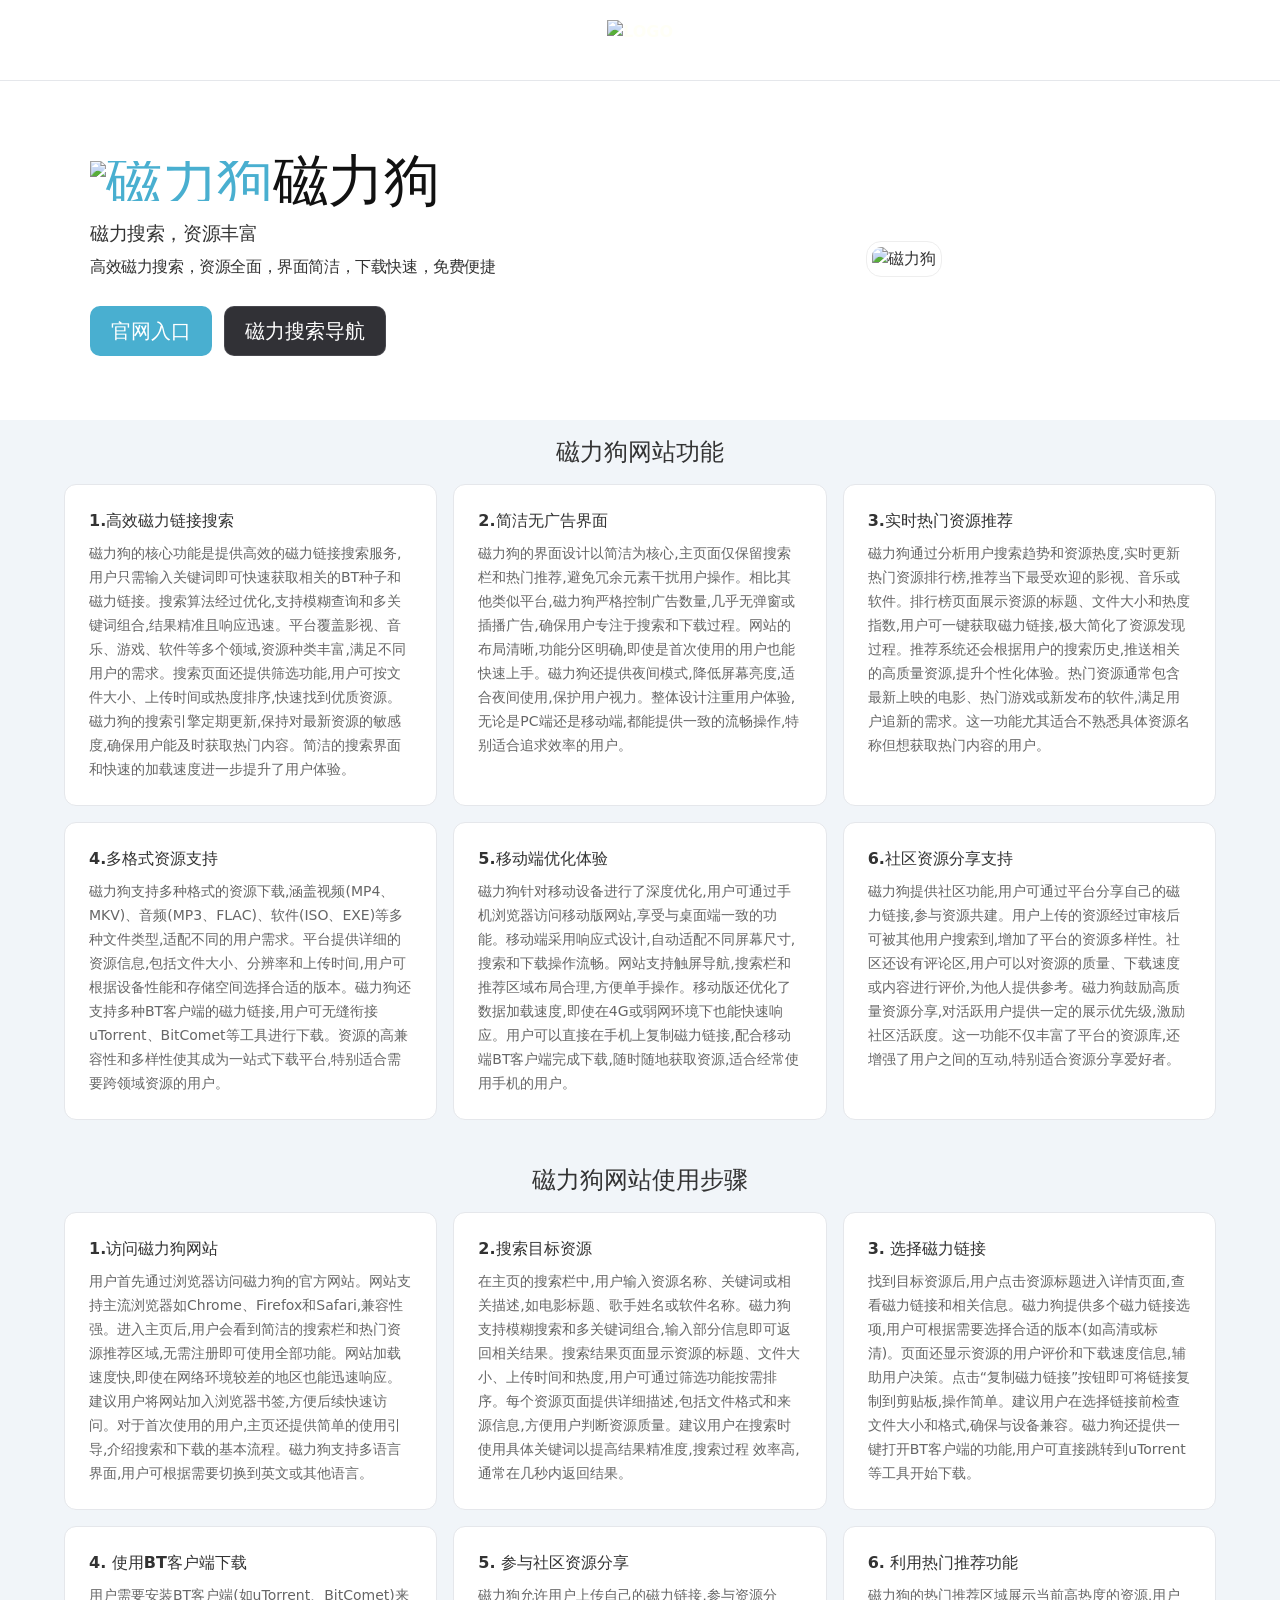
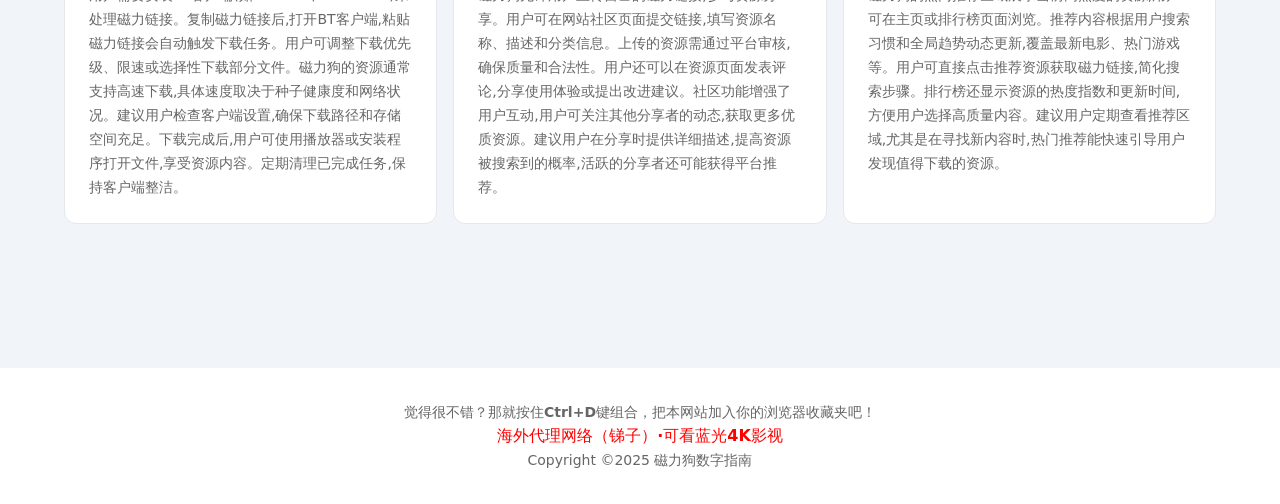
==== index.html @ 4e1b15cb "fix: 修正图片路径，适配根目录资源" ====
<!DOCTYPE html>
<html lang="en-US" dir="ltr" class="dark" data-page-node-id="SEtWXsFINpH4Y1ecZfqZi9"><head data-page-node-id="JO7Xfgdo4380GR8Mqnff77"><meta http-equiv="Content-Type" content="text/html; charset=UTF-8" data-page-node-id="ra8305yhuxY5eIN5KThyDa">
<meta name="viewport" content="width=device-width,initial-scale=1" data-page-node-id="9l23BhQHHSTtTrNqQGtpA0">
<title>磁力狗官网入口 - 高效磁力搜索,资源下载首选平台</title>
 <meta name="keywords" content="磁力狗,磁力搜索,BT下载,资源分享,种子搜索,磁力免费下载" data-page-node-id="fBHSyIECjIWIV9qT6aMFTr" />
<meta name="description" content="磁力狗提供高效的磁力链接搜索与下载服务,覆盖影视、音乐、软件等资源,界面简洁,搜索精准,下载便捷,满足用户多样化需求。" data-page-node-id="n7pDCImYfbghydX29tIv1Z">

<link rel="shortcut icon" href="./ciligou.png" data-page-node-id="pxBwOWY5aHGmePwJeZkjCj">
<style>
:root{--vp-c-white: #ffffff;--vp-c-black: #000000;--vp-c-gray: #8e8e93;--vp-c-text-light-1: rgba(60, 60, 67);--vp-c-text-light-2: rgba(60, 60, 67, .75);--vp-c-text-light-3: rgba(60, 60, 67, .33);--vp-c-text-dark-1: rgba(255, 255, 245, .86);--vp-c-text-dark-2: rgba(235, 235, 245, .6);--vp-c-text-dark-3: rgba(235, 235, 245, .38);--vp-c-green: #49AFD0;;--vp-c-green-light: #34d399;--vp-c-green-lighter: #6ee7b7;--vp-c-green-dark: #059669;--vp-c-green-darker: #047857;--vp-c-green-dimm-1: rgba(16, 185, 129, .05);--vp-c-green-dimm-2: rgba(16, 185, 129, .2);--vp-c-green-dimm-3: rgba(16, 185, 129, .5);--vp-c-yellow: #d97706;--vp-c-yellow-light: #f59e0b;--vp-c-yellow-lighter: #fbbf24;--vp-c-yellow-dark: #2190b4;--vp-c-yellow-darker: #2190b4;--vp-c-yellow-dimm-1: rgba(234, 179, 8, .05);--vp-c-yellow-dimm-2: rgba(234, 179, 8, .2);--vp-c-yellow-dimm-3: rgba(234, 179, 8, .5);--vp-c-red: #f43f5e;--vp-c-red-light: #fb7185;--vp-c-red-lighter: #fda4af;--vp-c-red-dark: #e11d48;--vp-c-red-darker: #be123c;--vp-c-red-dimm-1: rgba(244, 63, 94, .05);--vp-c-red-dimm-2: rgba(244, 63, 94, .2);--vp-c-red-dimm-3: rgba(244, 63, 94, .5);--vp-c-sponsor: #db2777}:root{--vp-c-bg: #ffffff;--vp-c-bg-elv: #ffffff;--vp-c-bg-elv-up: #ffffff;--vp-c-bg-elv-down: #f6f6f7;--vp-c-bg-elv-mute: #f6f6f7;--vp-c-bg-soft: #f6f6f7;--vp-c-bg-soft-up: #f9f9fa;--vp-c-bg-soft-down: #e3e3e5;--vp-c-bg-soft-mute: #e3e3e5;--vp-c-bg-alt: #f6f6f7;--vp-c-border: rgba(60, 60, 67, .29);--vp-c-divider: rgba(60, 60, 67, .12);--vp-c-gutter: rgba(60, 60, 67, .12);--vp-c-neutral: var(--vp-c-black);--vp-c-neutral-inverse: var(--vp-c-white);--vp-c-text-1: var(--vp-c-text-light-1);--vp-c-text-2: var(--vp-c-text-light-2);--vp-c-text-3: var(--vp-c-text-light-3);--vp-c-text-inverse-1: var(--vp-c-text-dark-1);--vp-c-text-inverse-2: var(--vp-c-text-dark-2);--vp-c-text-inverse-3: var(--vp-c-text-dark-3);--vp-c-text-code: #476582;--vp-c-brand: var(--vp-c-green);--vp-c-brand-light: var(--vp-c-green-light);--vp-c-brand-lighter: var(--vp-c-yellow-lighter);--vp-c-brand-dark: var(--vp-c-yellow-dark);--vp-c-brand-darker: var(--vp-c-yellow-darker);--vp-c-mute: #f6f6f7;--vp-c-mute-light: #f9f9fc;--vp-c-mute-lighter: #ffffff;--vp-c-mute-dark: #e3e3e5;--vp-c-mute-darker: #d7d7d9}.dark{--vp-c-bg: #1e1e20;--vp-c-bg-elv: #252529;--vp-c-bg-elv-up: #313136;--vp-c-bg-elv-down: #1e1e20;--vp-c-bg-elv-mute: #313136;--vp-c-bg-soft: #252529;--vp-c-bg-soft-up: #313136;--vp-c-bg-soft-down: #1e1e20;--vp-c-bg-soft-mute: #313136;--vp-c-bg-alt: #161618;--vp-c-border: rgba(82, 82, 89, .68);--vp-c-divider: rgba(82, 82, 89, .32);--vp-c-gutter: #000000;--vp-c-neutral: var(--vp-c-white);--vp-c-neutral-inverse: var(--vp-c-black);--vp-c-text-1: var(--vp-c-text-dark-1);--vp-c-text-2: var(--vp-c-text-dark-2);--vp-c-text-3: var(--vp-c-text-dark-3);--vp-c-text-inverse-1: var(--vp-c-text-light-1);--vp-c-text-inverse-2: var(--vp-c-text-light-2);--vp-c-text-inverse-3: var(--vp-c-text-light-3);--vp-c-text-code: #c9def1;--vp-c-mute: #313136;--vp-c-mute-light: #3a3a3c;--vp-c-mute-lighter: #505053;--vp-c-mute-dark: #2c2c30;--vp-c-mute-darker: #252529}:root{--vp-font-family-base: "Chinese Quotes", "Inter var", "Inter", ui-sans-serif, system-ui, -apple-system, BlinkMacSystemFont, "Segoe UI", Roboto, "Helvetica Neue", Helvetica, Arial, "Noto Sans", sans-serif, "Apple Color Emoji", "Segoe UI Emoji", "Segoe UI Symbol", "Noto Color Emoji";--vp-font-family-mono: ui-monospace, SFMono-Regular, "SF Mono", Menlo, Monaco, Consolas, "Liberation Mono", "Courier New", monospace}:root{--vp-shadow-1: 0 1px 2px rgba(0, 0, 0, .04), 0 1px 2px rgba(0, 0, 0, .06);--vp-shadow-2: 0 3px 12px rgba(0, 0, 0, .07), 0 1px 4px rgba(0, 0, 0, .07);--vp-shadow-3: 0 12px 32px rgba(0, 0, 0, .1), 0 2px 6px rgba(0, 0, 0, .08);--vp-shadow-4: 0 14px 44px rgba(0, 0, 0, .12), 0 3px 9px rgba(0, 0, 0, .12);--vp-shadow-5: 0 18px 56px rgba(0, 0, 0, .16), 0 4px 12px rgba(0, 0, 0, .16)}:root{--vp-z-index-local-nav: 10;--vp-z-index-nav: 20;--vp-z-index-layout-top: 30;--vp-z-index-backdrop: 40;--vp-z-index-sidebar: 50;--vp-z-index-footer: 60}:root{--vp-icon-copy: url("data:image/svg+xml,%3Csvg xmlns='http://www.w3.org/2000/svg' fill='none' height='20' width='20' stroke='rgba(128,128,128,1)' stroke-width='2' viewBox='0 0 24 24'%3E%3Cpath stroke-linecap='round' stroke-linejoin='round' d='M9 5H7a2 2 0 0 0-2 2v12a2 2 0 0 0 2 2h10a2 2 0 0 0 2-2V7a2 2 0 0 0-2-2h-2M9 5a2 2 0 0 0 2 2h2a2 2 0 0 0 2-2M9 5a2 2 0 0 1 2-2h2a2 2 0 0 1 2 2'/%3E%3C/svg%3E");--vp-icon-copied: url("data:image/svg+xml,%3Csvg xmlns='http://www.w3.org/2000/svg' fill='none' height='20' width='20' stroke='rgba(128,128,128,1)' stroke-width='2' viewBox='0 0 24 24'%3E%3Cpath stroke-linecap='round' stroke-linejoin='round' d='M9 5H7a2 2 0 0 0-2 2v12a2 2 0 0 0 2 2h10a2 2 0 0 0 2-2V7a2 2 0 0 0-2-2h-2M9 5a2 2 0 0 0 2 2h2a2 2 0 0 0 2-2M9 5a2 2 0 0 1 2-2h2a2 2 0 0 1 2 2m-6 9 2 2 4-4'/%3E%3C/svg%3E")}:root{--vp-layout-max-width: 1440px}:root{--vp-header-anchor-symbol: "#"}:root{--vp-code-line-height: 1.7;--vp-code-font-size: .875em;--vp-c-code-dimm: var(--vp-c-text-dark-3);--vp-code-block-color: var(--vp-c-text-dark-1);--vp-code-block-bg: #292b30;--vp-code-block-bg-light: #1e1e20;--vp-code-block-divider-color: #000000;--vp-code-line-highlight-color: rgba(0, 0, 0, .5);--vp-code-line-number-color: var(--vp-c-code-dimm);--vp-code-line-diff-add-color: var(--vp-c-green-dimm-2);--vp-code-line-diff-add-symbol-color: var(--vp-c-green);--vp-code-line-diff-remove-color: var(--vp-c-red-dimm-2);--vp-code-line-diff-remove-symbol-color: var(--vp-c-red);--vp-code-line-warning-color: var(--vp-c-yellow-dimm-2);--vp-code-line-error-color: var(--vp-c-red-dimm-2);--vp-code-copy-code-border-color: transparent;--vp-code-copy-code-bg: var(--vp-code-block-bg-light);--vp-code-copy-code-hover-border-color: var(--vp-c-divider);--vp-code-copy-code-hover-bg: var(--vp-code-block-bg-light);--vp-code-copy-code-active-text: var(--vp-c-text-dark-2);--vp-code-tab-divider: var(--vp-code-block-divider-color);--vp-code-tab-text-color: var(--vp-c-text-dark-2);--vp-code-tab-bg: var(--vp-code-block-bg);--vp-code-tab-hover-text-color: var(--vp-c-text-dark-1);--vp-code-tab-active-text-color: var(--vp-c-text-dark-1);--vp-code-tab-active-bar-color: var(--vp-c-brand)}.dark{--vp-code-block-bg: #161618}:root:not(.dark) .vp-adaptive-theme{--vp-c-code-dimm: var(--vp-c-text-2);--vp-code-block-color: var(--vp-c-text-1);--vp-code-block-bg: #f8f8f8;--vp-code-block-divider-color: var(--vp-c-divider);--vp-code-line-highlight-color: #ececec;--vp-code-line-number-color: var(--vp-c-code-dimm);--vp-code-copy-code-bg: #e2e2e2;--vp-code-copy-code-hover-bg: #dcdcdc;--vp-code-copy-code-active-text: var(--vp-c-text-2);--vp-code-tab-divider: var(--vp-c-divider);--vp-code-tab-text-color: var(--vp-c-text-2);--vp-code-tab-bg: var(--vp-code-block-bg);--vp-code-tab-hover-text-color: var(--vp-c-text-1);--vp-code-tab-active-text-color: var(--vp-c-text-1)}:root{--vp-button-brand-border: var(--vp-c-brand-lighter);--vp-button-brand-text: var(--vp-c-white);--vp-button-brand-bg: var(--vp-c-brand);--vp-button-brand-hover-border: var(--vp-c-brand-lighter);--vp-button-brand-hover-text: var(--vp-c-white);--vp-button-brand-hover-bg: var(--vp-c-brand-dark);--vp-button-brand-active-border: var(--vp-c-brand-lighter);--vp-button-brand-active-text: var(--vp-c-white);--vp-button-brand-active-bg: var(--vp-c-brand-darker);--vp-button-alt-border: var(--vp-c-border);--vp-button-alt-text: var(--vp-c-neutral);--vp-button-alt-bg: var(--vp-c-mute);--vp-button-alt-hover-border: var(--vp-c-border);--vp-button-alt-hover-text: var(--vp-c-neutral);--vp-button-alt-hover-bg: var(--vp-c-mute-dark);--vp-button-alt-active-border: var(--vp-c-border);--vp-button-alt-active-text: var(--vp-c-neutral);--vp-button-alt-active-bg: var(--vp-c-mute-darker);--vp-button-sponsor-border: var(--vp-c-gray-light-3);--vp-button-sponsor-text: var(--vp-c-text-light-2);--vp-button-sponsor-bg: transparent;--vp-button-sponsor-hover-border: var(--vp-c-sponsor);--vp-button-sponsor-hover-text: var(--vp-c-sponsor);--vp-button-sponsor-hover-bg: transparent;--vp-button-sponsor-active-border: var(--vp-c-sponsor);--vp-button-sponsor-active-text: var(--vp-c-sponsor);--vp-button-sponsor-active-bg: transparent}.dark{--vp-button-sponsor-border: var(--vp-c-gray-dark-1);--vp-button-sponsor-text: var(--vp-c-text-dark-2)}:root{--vp-custom-block-font-size: 14px;--vp-custom-block-code-font-size: 13px;--vp-custom-block-info-border: var(--vp-c-border);--vp-custom-block-info-text: var(--vp-c-text-2);--vp-custom-block-info-bg: var(--vp-c-bg-soft-up);--vp-custom-block-info-code-bg: var(--vp-c-bg-soft);--vp-custom-block-tip-border: var(--vp-c-green);--vp-custom-block-tip-text: var(--vp-c-green-dark);--vp-custom-block-tip-bg: var(--vp-c-bg-soft-up);--vp-custom-block-tip-code-bg: var(--vp-c-bg-soft);--vp-custom-block-warning-border: var(--vp-c-yellow);--vp-custom-block-warning-text: var(--vp-c-yellow);--vp-custom-block-warning-bg: var(--vp-c-bg-soft-up);--vp-custom-block-warning-code-bg: var(--vp-c-bg-soft);--vp-custom-block-danger-border: var(--vp-c-red);--vp-custom-block-danger-text: var(--vp-c-red);--vp-custom-block-danger-bg: var(--vp-c-bg-soft-up);--vp-custom-block-danger-code-bg: var(--vp-c-bg-soft);--vp-custom-block-details-border: var(--vp-custom-block-info-border);--vp-custom-block-details-text: var(--vp-custom-block-info-text);--vp-custom-block-details-bg: var(--vp-custom-block-info-bg);--vp-custom-block-details-code-bg: var(--vp-custom-block-details-bg)}:root{--vp-input-border-color: var(--vp-c-border);--vp-input-bg-color: var(--vp-c-bg-alt);--vp-input-hover-border-color: var(--vp-c-gray);--vp-input-switch-bg-color: var(--vp-c-mute)}:root{--vp-nav-height: 80px;--vp-nav-bg-color: var(--vp-c-bg);--vp-nav-screen-bg-color: var(--vp-c-bg)}:root{--vp-local-nav-bg-color: var(--vp-c-bg)}:root{--vp-sidebar-width: 272px;--vp-sidebar-bg-color: var(--vp-c-bg-alt)}:root{--vp-backdrop-bg-color: rgba(0, 0, 0, .6)}:root{--vp-home-hero-name-color: var(--vp-c-brand);--vp-home-hero-name-background: transparent;--vp-home-hero-image-background-image: none;--vp-home-hero-image-filter: none}:root{--vp-badge-info-border: var(--vp-c-border);--vp-badge-info-text: var(--vp-c-text-2);--vp-badge-info-bg: var(--vp-c-bg-soft-up);--vp-badge-tip-border: var(--vp-c-green-dark);--vp-badge-tip-text: var(--vp-c-green);--vp-badge-tip-bg: var(--vp-c-green-dimm-1);--vp-badge-warning-border: var(--vp-c-yellow-dark);--vp-badge-warning-text: var(--vp-c-yellow);--vp-badge-warning-bg: var(--vp-c-yellow-dimm-1);--vp-badge-danger-border: var(--vp-c-red-dark);--vp-badge-danger-text: var(--vp-c-red);--vp-badge-danger-bg: var(--vp-c-red-dimm-1)}:root{--vp-carbon-ads-text-color: var(--vp-c-text-1);--vp-carbon-ads-poweredby-color: var(--vp-c-text-2);--vp-carbon-ads-bg-color: var(--vp-c-bg-soft);--vp-carbon-ads-hover-text-color: var(--vp-c-brand);--vp-carbon-ads-hover-poweredby-color: var(--vp-c-text-1)}:root{--vp-local-search-bg: var(--vp-c-bg);--vp-local-search-result-bg: var(--vp-c-bg);--vp-local-search-result-border: var(--vp-c-divider);--vp-local-search-result-selected-bg: var(--vp-c-bg);--vp-local-search-result-selected-border: var(--vp-c-brand);--vp-local-search-highlight-bg: var(--vp-c-green-lighter);--vp-local-search-highlight-text: var(--vp-c-black)}*,:before,:after{box-sizing:border-box}html{line-height:1.4;font-size:16px;-webkit-text-size-adjust:100%}html.dark{color-scheme:dark}body{margin:0;width:100%;min-width:320px;min-height:100vh;line-height:24px;font-family:var(--vp-font-family-base);font-size:16px;font-weight:400;color:#333333;background-color:rgb(241 245 249);direction:ltr;font-synthesis:style;text-rendering:optimizeLegibility;-webkit-font-smoothing:antialiased;-moz-osx-font-smoothing:grayscale}main{display:block}h1,h2,h3,h4,h5,h6{margin:0;line-height:24px;font-size:16px;font-weight:400}p{margin:0}strong,b{font-weight:600}a,area,button,[role=button],input,label,select,summary,textarea{touch-action:manipulation}a{color:inherit;text-decoration:inherit}ol,ul{list-style:none;margin:0;padding:0}blockquote{margin:0}pre,code,kbd,samp{font-family:var(--vp-font-family-mono)}img,svg,video,canvas,audio,iframe,embed,object{display:block}figure{margin:0}img,video{max-width:100%;height:auto}button,input,optgroup,select,textarea{border:0;padding:0;line-height:inherit;color:inherit}button{padding:0;font-family:inherit;background-color:transparent;background-image:none}button:enabled,[role=button]:enabled{cursor:pointer}button:focus,button:focus-visible{outline:1px dotted;outline:4px auto -webkit-focus-ring-color}button:focus:not(:focus-visible){outline:none!important}input:focus,textarea:focus,select:focus{outline:none}table{border-collapse:collapse}input{background-color:transparent}input:-ms-input-placeholder,textarea:-ms-input-placeholder{color:var(--vp-c-text-3)}input::-ms-input-placeholder,textarea::-ms-input-placeholder{color:var(--vp-c-text-3)}input::placeholder,textarea::placeholder{color:var(--vp-c-text-3)}input::-webkit-outer-spin-button,input::-webkit-inner-spin-button{-webkit-appearance:none;margin:0}input[type=number]{-moz-appearance:textfield}textarea{resize:vertical}select{-webkit-appearance:none}fieldset{margin:0;padding:0}h1,h2,h3,h4,h5,h6,li,p{overflow-wrap:break-word}vite-error-overlay{z-index:9999}.visually-hidden{position:absolute;width:1px;height:1px;white-space:nowrap;clip:rect(0 0 0 0);clip-path:inset(50%);overflow:hidden}.custom-block{border:1px solid transparent;border-radius:8px;padding:16px 16px 8px;line-height:24px;font-size:var(--vp-custom-block-font-size);color:var(--vp-c-text-2)}.custom-block.info{border-color:var(--vp-custom-block-info-border);color:var(--vp-custom-block-info-text);background-color:var(--vp-custom-block-info-bg)}.custom-block.custom-block th,.custom-block.custom-block blockquote>p{font-size:var(--vp-custom-block-font-size);color:inherit}.custom-block.info code{background-color:var(--vp-custom-block-info-code-bg)}.custom-block.tip{border-color:var(--vp-custom-block-tip-border);color:var(--vp-custom-block-tip-text);background-color:var(--vp-custom-block-tip-bg)}.custom-block.tip code{background-color:var(--vp-custom-block-tip-code-bg)}.custom-block.warning{border-color:var(--vp-custom-block-warning-border);color:var(--vp-custom-block-warning-text);background-color:var(--vp-custom-block-warning-bg)}.custom-block.warning code{background-color:var(--vp-custom-block-warning-code-bg)}.custom-block.danger{border-color:var(--vp-custom-block-danger-border);color:var(--vp-custom-block-danger-text);background-color:var(--vp-custom-block-danger-bg)}.custom-block.danger code{background-color:var(--vp-custom-block-danger-code-bg)}.custom-block.details{border-color:var(--vp-custom-block-details-border);color:var(--vp-custom-block-details-text);background-color:var(--vp-custom-block-details-bg)}.custom-block.details code{background-color:var(--vp-custom-block-details-code-bg)}.custom-block-title{font-weight:600}.custom-block p+p{margin:8px 0}.custom-block.details summary{margin:0 0 8px;font-weight:700;cursor:pointer}.custom-block.details summary+p{margin:8px 0}.custom-block a{color:inherit;font-weight:600}.custom-block a:hover{text-decoration:underline}.custom-block code{font-size:var(--vp-custom-block-code-font-size)}.dark .vp-code-light{display:none}html:not(.dark) .vp-code-dark{display:none}.vp-code-group{margin-top:16px}.vp-code-group .tabs{position:relative;display:flex;margin-right:-24px;margin-left:-24px;padding:0 12px;background-color:var(--vp-code-tab-bg);overflow-x:auto;overflow-y:hidden}.vp-code-group .tabs:after{position:absolute;right:0;bottom:0;left:0;height:1px;background-color:var(--vp-code-tab-divider);content:""}@media (min-width: 640px){.vp-code-group .tabs{margin-right:0;margin-left:0;border-radius:8px 8px 0 0}}.vp-code-group .tabs input{position:absolute;opacity:0;pointer-events:none}.vp-code-group .tabs label{position:relative;display:inline-block;border-bottom:1px solid transparent;padding:0 12px;line-height:48px;font-size:14px;font-weight:500;color:var(--vp-code-tab-text-color);white-space:nowrap;cursor:pointer;transition:color .25s}.vp-code-group .tabs label:after{position:absolute;right:8px;bottom:-1px;left:8px;z-index:1;height:1px;content:"";background-color:transparent;transition:background-color .25s}.vp-code-group label:hover{color:var(--vp-code-tab-hover-text-color)}.vp-code-group input:checked+label{color:var(--vp-code-tab-active-text-color)}.vp-code-group input:checked+label:after{background-color:var(--vp-code-tab-active-bar-color)}.vp-code-group div[class*=language-]{display:none;margin-top:0!important;border-top-left-radius:0!important;border-top-right-radius:0!important}.vp-code-group div[class*=language-].active{display:block}.vp-doc h1,.vp-doc h2,.vp-doc h3,.vp-doc h4,.vp-doc h5,.vp-doc h6{position:relative;font-weight:600;outline:none}.vp-doc h1{letter-spacing:-.02em;line-height:40px;font-size:28px}.vp-doc h2{margin:48px 0 16px;border-top:1px solid var(--vp-c-divider);padding-top:24px;letter-spacing:-.02em;line-height:32px;font-size:24px}.vp-doc h3{margin:32px 0 0;letter-spacing:-.01em;line-height:28px;font-size:20px}.vp-doc .header-anchor{float:left;margin-left:-.87em;padding-right:.23em;font-weight:500;user-select:none;opacity:0;transition:color .25s,opacity .25s}.vp-doc .header-anchor:before{content:var(--vp-header-anchor-symbol)}.vp-doc h1:hover .header-anchor,.vp-doc h1 .header-anchor:focus,.vp-doc h2:hover .header-anchor,.vp-doc h2 .header-anchor:focus,.vp-doc h3:hover .header-anchor,.vp-doc h3 .header-anchor:focus,.vp-doc h4:hover .header-anchor,.vp-doc h4 .header-anchor:focus,.vp-doc h5:hover .header-anchor,.vp-doc h5 .header-anchor:focus,.vp-doc h6:hover .header-anchor,.vp-doc h6 .header-anchor:focus{opacity:1}@media (min-width: 768px){.vp-doc h1{letter-spacing:-.02em;line-height:40px;font-size:32px}}.vp-doc p,.vp-doc summary{margin:16px 0}.vp-doc p{line-height:28px}.vp-doc blockquote{margin:16px 0;border-left:2px solid var(--vp-c-divider);padding-left:16px;transition:border-color .5s}.vp-doc blockquote>p{margin:0;font-size:16px;color:var(--vp-c-text-2);transition:color .5s}.vp-doc a{font-weight:500;color:var(--vp-c-brand);text-decoration-style:dotted;transition:color .25s}.vp-doc a:hover{text-decoration:underline}.vp-doc strong{font-weight:600}.vp-doc ul,.vp-doc ol{padding-left:1.25rem;margin:16px 0}.vp-doc ul{list-style:disc}.vp-doc ol{list-style:decimal}.vp-doc li+li{margin-top:8px}.vp-doc li>ol,.vp-doc li>ul{margin:8px 0 0}.vp-doc table{display:block;border-collapse:collapse;margin:20px 0;overflow-x:auto}.vp-doc tr{border-top:1px solid var(--vp-c-divider);transition:background-color .5s}.vp-doc tr:nth-child(2n){background-color:var(--vp-c-bg-soft)}.vp-doc th,.vp-doc td{border:1px solid var(--vp-c-divider);padding:8px 16px}.vp-doc th{text-align:left;font-size:14px;font-weight:600;color:var(--vp-c-text-2);background-color:var(--vp-c-bg-soft)}.vp-doc td{font-size:14px}.vp-doc hr{margin:16px 0;border:none;border-top:1px solid var(--vp-c-divider)}.vp-doc .custom-block{margin:16px 0}.vp-doc .custom-block p{margin:8px 0;line-height:24px}.vp-doc .custom-block p:first-child{margin:0}.vp-doc .custom-block a{color:inherit;font-weight:600}.vp-doc .custom-block a:hover{text-decoration:underline}.vp-doc .custom-block code{font-size:var(--vp-custom-block-code-font-size);font-weight:700;color:inherit}.vp-doc .custom-block div[class*=language-]{margin:8px 0}.vp-doc .custom-block div[class*=language-] code{font-weight:400;background-color:transparent}.vp-doc :not(pre,h1,h2,h3,h4,h5,h6)>code{font-size:var(--vp-code-font-size)}.vp-doc :not(pre)>code{border-radius:4px;padding:3px 6px;color:var(--vp-c-text-code);background-color:var(--vp-c-mute);transition:color .5s,background-color .5s}.vp-doc h1>code,.vp-doc h2>code,.vp-doc h3>code{font-size:.9em}.vp-doc a>code{color:var(--vp-c-brand);transition:color .25s}.vp-doc a:hover>code{color:var(--vp-c-brand-dark)}.vp-doc div[class*=language-]{position:relative;margin:16px -24px;background-color:var(--vp-code-block-bg);overflow-x:auto;transition:background-color .5s}@media (min-width: 640px){.vp-doc div[class*=language-]{border-radius:8px;margin:16px 0}}@media (max-width: 639px){.vp-doc li div[class*=language-]{border-radius:8px 0 0 8px}}.vp-doc div[class*=language-]+div[class*=language-],.vp-doc div[class$=-api]+div[class*=language-],.vp-doc div[class*=language-]+div[class$=-api]>div[class*=language-]{margin-top:-8px}.vp-doc [class*=language-] pre,.vp-doc [class*=language-] code{direction:ltr;text-align:left;white-space:pre;word-spacing:normal;word-break:normal;word-wrap:normal;-moz-tab-size:4;-o-tab-size:4;tab-size:4;-webkit-hyphens:none;-moz-hyphens:none;-ms-hyphens:none;hyphens:none}.vp-doc [class*=language-] pre{position:relative;z-index:1;margin:0;padding:20px 0;background:transparent;overflow-x:auto}.vp-doc [class*=language-] code{display:block;padding:0 24px;width:fit-content;min-width:100%;line-height:var(--vp-code-line-height);font-size:var(--vp-code-font-size);color:var(--vp-code-block-color);transition:color .5s}.vp-doc [class*=language-] code .highlighted{background-color:var(--vp-code-line-highlight-color);transition:background-color .5s;margin:0 -24px;padding:0 24px;width:calc(100% + 48px);display:inline-block}.vp-doc [class*=language-] code .highlighted.error{background-color:var(--vp-code-line-error-color)}.vp-doc [class*=language-] code .highlighted.warning{background-color:var(--vp-code-line-warning-color)}.vp-doc [class*=language-] code .diff{transition:background-color .5s;margin:0 -24px;padding:0 24px;width:calc(100% + 48px);display:inline-block}.vp-doc [class*=language-] code .diff:before{position:absolute;left:10px}.vp-doc [class*=language-] .has-focused-lines .line:not(.has-focus){filter:blur(.095rem);opacity:.4;transition:filter .35s,opacity .35s}.vp-doc [class*=language-] .has-focused-lines .line:not(.has-focus){opacity:.7;transition:filter .35s,opacity .35s}.vp-doc [class*=language-]:hover .has-focused-lines .line:not(.has-focus){filter:blur(0);opacity:1}.vp-doc [class*=language-] code .diff.remove{background-color:var(--vp-code-line-diff-remove-color);opacity:.7}.vp-doc [class*=language-] code .diff.remove:before{content:"-";color:var(--vp-code-line-diff-remove-symbol-color)}.vp-doc [class*=language-] code .diff.add{background-color:var(--vp-code-line-diff-add-color)}.vp-doc [class*=language-] code .diff.add:before{content:"+";color:var(--vp-code-line-diff-add-symbol-color)}.vp-doc div[class*=language-].line-numbers-mode{padding-left:32px}.vp-doc .line-numbers-wrapper{position:absolute;top:0;bottom:0;left:0;z-index:3;border-right:1px solid var(--vp-code-block-divider-color);padding-top:20px;width:32px;text-align:center;font-family:var(--vp-font-family-mono);line-height:var(--vp-code-line-height);font-size:var(--vp-code-font-size);color:var(--vp-code-line-number-color);transition:border-color .5s,color .5s}.vp-doc [class*=language-]>button.copy{direction:ltr;position:absolute;top:12px;right:12px;z-index:3;border:1px solid var(--vp-code-copy-code-border-color);border-radius:4px;width:40px;height:40px;background-color:var(--vp-code-copy-code-bg);opacity:0;cursor:pointer;background-image:var(--vp-icon-copy);background-position:50%;background-size:20px;background-repeat:no-repeat;transition:border-color .25s,background-color .25s,opacity .25s}.vp-doc [class*=language-]:hover>button.copy,.vp-doc [class*=language-]>button.copy:focus{opacity:1}.vp-doc [class*=language-]>button.copy:hover,.vp-doc [class*=language-]>button.copy.copied{border-color:var(--vp-code-copy-code-hover-border-color);background-color:var(--vp-code-copy-code-hover-bg)}.vp-doc [class*=language-]>button.copy.copied,.vp-doc [class*=language-]>button.copy:hover.copied{border-radius:0 4px 4px 0;background-color:var(--vp-code-copy-code-hover-bg);background-image:var(--vp-icon-copied)}.vp-doc [class*=language-]>button.copy.copied:before,.vp-doc [class*=language-]>button.copy:hover.copied:before{position:relative;top:-1px;left:-65px;display:flex;justify-content:center;align-items:center;border:1px solid var(--vp-code-copy-code-hover-border-color);border-right:0;border-radius:4px 0 0 4px;width:64px;height:40px;text-align:center;font-size:12px;font-weight:500;color:var(--vp-code-copy-code-active-text);background-color:var(--vp-code-copy-code-hover-bg);white-space:nowrap;content:"Copied"}.vp-doc [class*=language-]>span.lang{position:absolute;top:2px;right:8px;z-index:2;font-size:12px;font-weight:500;color:var(--vp-c-code-dimm);transition:color .4s,opacity .4s}.vp-doc [class*=language-]:hover>button.copy+span.lang,.vp-doc [class*=language-]>button.copy:focus+span.lang{opacity:0}.vp-doc .VPTeamMembers{margin-top:24px}.vp-doc .VPTeamMembers.small.count-1 .container{margin:0!important;max-width:calc((100% - 24px)/2)!important}.vp-doc .VPTeamMembers.small.count-2 .container,.vp-doc .VPTeamMembers.small.count-3 .container{max-width:100%!important}.vp-doc .VPTeamMembers.medium.count-1 .container{margin:0!important;max-width:calc((100% - 24px)/2)!important}.vp-sponsor{border-radius:16px;overflow:hidden}.vp-sponsor.aside{border-radius:12px}.vp-sponsor-section+.vp-sponsor-section{margin-top:4px}.vp-sponsor-tier{margin-bottom:4px;text-align:center;letter-spacing:1px;line-height:24px;width:100%;font-weight:600;color:var(--vp-c-text-2);background-color:var(--vp-c-bg-soft)}.vp-sponsor.normal .vp-sponsor-tier{padding:13px 0 11px;font-size:14px}.vp-sponsor.aside .vp-sponsor-tier{padding:9px 0 7px;font-size:12px}.vp-sponsor-grid+.vp-sponsor-tier{margin-top:4px}.vp-sponsor-grid{display:flex;flex-wrap:wrap;gap:4px}.vp-sponsor-grid.xmini .vp-sponsor-grid-link{height:64px}.vp-sponsor-grid.xmini .vp-sponsor-grid-image{max-width:64px;max-height:22px}.vp-sponsor-grid.mini .vp-sponsor-grid-link{height:72px}.vp-sponsor-grid.mini .vp-sponsor-grid-image{max-width:96px;max-height:24px}.vp-sponsor-grid.small .vp-sponsor-grid-link{height:96px}.vp-sponsor-grid.small .vp-sponsor-grid-image{max-width:96px;max-height:24px}.vp-sponsor-grid.medium .vp-sponsor-grid-link{height:112px}.vp-sponsor-grid.medium .vp-sponsor-grid-image{max-width:120px;max-height:36px}.vp-sponsor-grid.big .vp-sponsor-grid-link{height:184px}.vp-sponsor-grid.big .vp-sponsor-grid-image{max-width:192px;max-height:56px}.vp-sponsor-grid[data-vp-grid="2"] .vp-sponsor-grid-item{width:calc((100% - 4px)/2)}.vp-sponsor-grid[data-vp-grid="3"] .vp-sponsor-grid-item{width:calc((100% - 4px * 2) / 3)}.vp-sponsor-grid[data-vp-grid="4"] .vp-sponsor-grid-item{width:calc((100% - 12px)/4)}.vp-sponsor-grid[data-vp-grid="5"] .vp-sponsor-grid-item{width:calc((100% - 16px)/5)}.vp-sponsor-grid[data-vp-grid="6"] .vp-sponsor-grid-item{width:calc((100% - 4px * 5) / 6)}.vp-sponsor-grid-item{flex-shrink:0;width:100%;background-color:var(--vp-c-bg-soft);transition:background-color .25s}.vp-sponsor-grid-item:hover{background-color:var(--vp-c-bg-soft-down)}.vp-sponsor-grid-item:hover .vp-sponsor-grid-image{filter:grayscale(0) invert(0)}.vp-sponsor-grid-item.empty:hover{background-color:var(--vp-c-bg-soft)}.dark .vp-sponsor-grid-item:hover{background-color:var(--vp-c-white)}.dark .vp-sponsor-grid-item.empty:hover{background-color:var(--vp-c-bg-soft)}.vp-sponsor-grid-link{display:flex}.vp-sponsor-grid-box{display:flex;justify-content:center;align-items:center;width:100%}.vp-sponsor-grid-image{max-width:100%;filter:grayscale(1);transition:filter .25s}.dark .vp-sponsor-grid-image{filter:grayscale(1) invert(1)}.VPBadge[data-v-350d3852]{display:inline-block;margin-left:2px;border:1px solid transparent;border-radius:10px;padding:0 8px;line-height:18px;font-size:12px;font-weight:600;transform:translateY(-2px)}h1 .VPBadge[data-v-350d3852],h2 .VPBadge[data-v-350d3852],h3 .VPBadge[data-v-350d3852],h4 .VPBadge[data-v-350d3852],h5 .VPBadge[data-v-350d3852],h6 .VPBadge[data-v-350d3852]{vertical-align:top}h2 .VPBadge[data-v-350d3852]{border-radius:11px;line-height:20px}.VPBadge.info[data-v-350d3852]{border-color:var(--vp-badge-info-border);color:var(--vp-badge-info-text);background-color:var(--vp-badge-info-bg)}.VPBadge.tip[data-v-350d3852]{border-color:var(--vp-badge-tip-border);color:var(--vp-badge-tip-text);background-color:var(--vp-badge-tip-bg)}.VPBadge.warning[data-v-350d3852]{border-color:var(--vp-badge-warning-border);color:var(--vp-badge-warning-text);background-color:var(--vp-badge-warning-bg)}.VPBadge.danger[data-v-350d3852]{border-color:var(--vp-badge-danger-border);color:var(--vp-badge-danger-text);background-color:var(--vp-badge-danger-bg)}.VPSkipLink[data-v-b8b11faa]{top:8px;left:8px;padding:8px 16px;z-index:999;border-radius:8px;font-size:12px;font-weight:700;text-decoration:none;color:var(--vp-c-brand);box-shadow:var(--vp-shadow-3);background-color:var(--vp-c-bg)}.VPSkipLink[data-v-b8b11faa]:focus{height:auto;width:auto;clip:auto;clip-path:none}@media (min-width: 1280px){.VPSkipLink[data-v-b8b11faa]{top:14px;left:16px}}.VPBackdrop[data-v-c79a1216]{position:fixed;top:0;right:0;bottom:0;left:0;z-index:var(--vp-z-index-backdrop);background:var(--vp-backdrop-bg-color);transition:opacity .5s}.VPBackdrop.fade-enter-from[data-v-c79a1216],.VPBackdrop.fade-leave-to[data-v-c79a1216]{opacity:0}.VPBackdrop.fade-leave-active[data-v-c79a1216]{transition-duration:.25s}@media (min-width: 1280px){.VPBackdrop[data-v-c79a1216]{display:none}}html:not(.dark) .VPImage.dark[data-v-6db2186b]{display:none}.dark .VPImage.light[data-v-6db2186b]{display:none}.title[data-v-4d981103]{display:flex;align-items:center;border-bottom:1px solid transparent;width:100%;height:var(--vp-nav-height);font-size:16px;font-weight:600;color:var(--vp-c-text-1);transition:opacity .25s}@media (min-width: 960px){.title[data-v-4d981103]{flex-shrink:0}.VPNavBarTitle.has-sidebar .title[data-v-4d981103]{border-bottom-color:var(--vp-c-divider)}}[data-v-4d981103] .logo{height:40px}/*! @docsearch/css 3.5.0 | MIT License | 漏 Algolia, Inc. and contributors | https://docsearch.algolia.com */:root{--docsearch-primary-color:#5468ff;--docsearch-text-color:#1c1e21;--docsearch-spacing:12px;--docsearch-icon-stroke-width:1.4;--docsearch-highlight-color:var(--docsearch-primary-color);--docsearch-muted-color:#969faf;--docsearch-container-background:rgba(101,108,133,.8);--docsearch-logo-color:#5468ff;--docsearch-modal-width:560px;--docsearch-modal-height:600px;--docsearch-modal-background:#f5f6f7;--docsearch-modal-shadow:inset 1px 1px 0 0 hsla(0,0%,100%,.5),0 3px 8px 0 #555a64;--docsearch-searchbox-height:56px;--docsearch-searchbox-background:#ebedf0;--docsearch-searchbox-focus-background:#fff;--docsearch-searchbox-shadow:inset 0 0 0 2px var(--docsearch-primary-color);--docsearch-hit-height:56px;--docsearch-hit-color:#444950;--docsearch-hit-active-color:#fff;--docsearch-hit-background:#fff;--docsearch-hit-shadow:0 1px 3px 0 #d4d9e1;--docsearch-key-gradient:linear-gradient(-225deg,#d5dbe4,#f8f8f8);--docsearch-key-shadow:inset 0 -2px 0 0 #cdcde6,inset 0 0 1px 1px #fff,0 1px 2px 1px rgba(30,35,90,.4);--docsearch-footer-height:44px;--docsearch-footer-background:#fff;--docsearch-footer-shadow:0 -1px 0 0 #e0e3e8,0 -3px 6px 0 rgba(69,98,155,.12)}html[data-theme=dark]{--docsearch-text-color:#f5f6f7;--docsearch-container-background:rgba(9,10,17,.8);--docsearch-modal-background:#15172a;--docsearch-modal-shadow:inset 1px 1px 0 0 #2c2e40,0 3px 8px 0 #000309;--docsearch-searchbox-background:#090a11;--docsearch-searchbox-focus-background:#000;--docsearch-hit-color:#bec3c9;--docsearch-hit-shadow:none;--docsearch-hit-background:#090a11;--docsearch-key-gradient:linear-gradient(-26.5deg,#565872,#31355b);--docsearch-key-shadow:inset 0 -2px 0 0 #282d55,inset 0 0 1px 1px #51577d,0 2px 2px 0 rgba(3,4,9,.3);--docsearch-footer-background:#1e2136;--docsearch-footer-shadow:inset 0 1px 0 0 rgba(73,76,106,.5),0 -4px 8px 0 rgba(0,0,0,.2);--docsearch-logo-color:#fff;--docsearch-muted-color:#7f8497}.DocSearch-Button{align-items:center;background:var(--docsearch-searchbox-background);border:0;border-radius:40px;color:var(--docsearch-muted-color);cursor:pointer;display:flex;font-weight:500;height:36px;justify-content:space-between;margin:0 0 0 16px;padding:0 8px;user-select:none}.DocSearch-Button:active,.DocSearch-Button:focus,.DocSearch-Button:hover{background:var(--docsearch-searchbox-focus-background);box-shadow:var(--docsearch-searchbox-shadow);color:var(--docsearch-text-color);outline:none}.DocSearch-Button-Container{align-items:center;display:flex}.DocSearch-Search-Icon{stroke-width:1.6}.DocSearch-Button .DocSearch-Search-Icon{color:var(--docsearch-text-color)}.DocSearch-Button-Placeholder{font-size:1rem;padding:0 12px 0 6px}.DocSearch-Button-Keys{display:flex;min-width:calc(40px + .8em)}.DocSearch-Button-Key{align-items:center;background:var(--docsearch-key-gradient);border-radius:3px;box-shadow:var(--docsearch-key-shadow);color:var(--docsearch-muted-color);display:flex;height:18px;justify-content:center;margin-right:.4em;position:relative;padding:0 0 2px;border:0;top:-1px;width:20px}@media (max-width:768px){.DocSearch-Button-Keys,.DocSearch-Button-Placeholder{display:none}}.DocSearch--active{overflow:hidden!important}.DocSearch-Container,.DocSearch-Container *{box-sizing:border-box}.DocSearch-Container{background-color:var(--docsearch-container-background);height:100vh;left:0;position:fixed;top:0;width:100vw;z-index:200}.DocSearch-Container a{text-decoration:none}.DocSearch-Link{appearance:none;background:none;border:0;color:var(--docsearch-highlight-color);cursor:pointer;font:inherit;margin:0;padding:0}.DocSearch-Modal{background:var(--docsearch-modal-background);border-radius:6px;box-shadow:var(--docsearch-modal-shadow);flex-direction:column;margin:60px auto auto;max-width:var(--docsearch-modal-width);position:relative}.DocSearch-SearchBar{display:flex;padding:var(--docsearch-spacing) var(--docsearch-spacing) 0}.DocSearch-Form{align-items:center;background:var(--docsearch-searchbox-focus-background);border-radius:4px;box-shadow:var(--docsearch-searchbox-shadow);display:flex;height:var(--docsearch-searchbox-height);margin:0;padding:0 var(--docsearch-spacing);position:relative;width:100%}.DocSearch-Input{appearance:none;background:transparent;border:0;color:var(--docsearch-text-color);flex:1;font:inherit;font-size:1.2em;height:100%;outline:none;padding:0 0 0 8px;width:80%}.DocSearch-Input::placeholder{color:var(--docsearch-muted-color);opacity:1}.DocSearch-Input::-webkit-search-cancel-button,.DocSearch-Input::-webkit-search-decoration,.DocSearch-Input::-webkit-search-results-button,.DocSearch-Input::-webkit-search-results-decoration{display:none}.DocSearch-LoadingIndicator,.DocSearch-MagnifierLabel,.DocSearch-Reset{margin:0;padding:0}.DocSearch-MagnifierLabel,.DocSearch-Reset{align-items:center;color:var(--docsearch-highlight-color);display:flex;justify-content:center}.DocSearch-Container--Stalled .DocSearch-MagnifierLabel,.DocSearch-LoadingIndicator{display:none}.DocSearch-Container--Stalled .DocSearch-LoadingIndicator{align-items:center;color:var(--docsearch-highlight-color);display:flex;justify-content:center}@media screen and (prefers-reduced-motion:reduce){.DocSearch-Reset{animation:none;appearance:none;background:none;border:0;border-radius:50%;color:var(--docsearch-icon-color);cursor:pointer;right:0;stroke-width:var(--docsearch-icon-stroke-width)}}.DocSearch-Reset{animation:fade-in .1s ease-in forwards;appearance:none;background:none;border:0;border-radius:50%;color:var(--docsearch-icon-color);cursor:pointer;padding:2px;right:0;stroke-width:var(--docsearch-icon-stroke-width)}.DocSearch-Reset[hidden]{display:none}.DocSearch-Reset:hover{color:var(--docsearch-highlight-color)}.DocSearch-LoadingIndicator svg,.DocSearch-MagnifierLabel svg{height:24px;width:24px}.DocSearch-Cancel{display:none}.DocSearch-Dropdown{max-height:calc(var(--docsearch-modal-height) - var(--docsearch-searchbox-height) - var(--docsearch-spacing) - var(--docsearch-footer-height));min-height:var(--docsearch-spacing);overflow-y:auto;overflow-y:overlay;padding:0 var(--docsearch-spacing);scrollbar-color:var(--docsearch-muted-color) var(--docsearch-modal-background);scrollbar-width:thin}.DocSearch-Dropdown::-webkit-scrollbar{width:12px}.DocSearch-Dropdown::-webkit-scrollbar-track{background:transparent}.DocSearch-Dropdown::-webkit-scrollbar-thumb{background-color:var(--docsearch-muted-color);border:3px solid var(--docsearch-modal-background);border-radius:20px}.DocSearch-Dropdown ul{list-style:none;margin:0;padding:0}.DocSearch-Label{font-size:.75em;line-height:1.6em}.DocSearch-Help,.DocSearch-Label{color:var(--docsearch-muted-color)}.DocSearch-Help{font-size:.9em;margin:0;user-select:none}.DocSearch-Title{font-size:1.2em}.DocSearch-Logo a{display:flex}.DocSearch-Logo svg{color:var(--docsearch-logo-color);margin-left:8px}.DocSearch-Hits:last-of-type{margin-bottom:24px}.DocSearch-Hits mark{background:none;color:var(--docsearch-highlight-color)}.DocSearch-HitsFooter{color:var(--docsearch-muted-color);display:flex;font-size:.85em;justify-content:center;margin-bottom:var(--docsearch-spacing);padding:var(--docsearch-spacing)}.DocSearch-HitsFooter a{border-bottom:1px solid;color:inherit}.DocSearch-Hit{border-radius:4px;display:flex;padding-bottom:4px;position:relative}@media screen and (prefers-reduced-motion:reduce){.DocSearch-Hit--deleting{transition:none}}.DocSearch-Hit--deleting{opacity:0;transition:all .25s linear}@media screen and (prefers-reduced-motion:reduce){.DocSearch-Hit--favoriting{transition:none}}.DocSearch-Hit--favoriting{transform:scale(0);transform-origin:top center;transition:all .25s linear;transition-delay:.25s}.DocSearch-Hit a{background:var(--docsearch-hit-background);border-radius:4px;box-shadow:var(--docsearch-hit-shadow);display:block;padding-left:var(--docsearch-spacing);width:100%}.DocSearch-Hit-source{background:var(--docsearch-modal-background);color:var(--docsearch-highlight-color);font-size:.85em;font-weight:600;line-height:32px;margin:0 -4px;padding:8px 4px 0;position:sticky;top:0;z-index:10}.DocSearch-Hit-Tree{color:var(--docsearch-muted-color);height:var(--docsearch-hit-height);opacity:.5;stroke-width:var(--docsearch-icon-stroke-width);width:24px}.DocSearch-Hit[aria-selected=true] a{background-color:var(--docsearch-highlight-color)}.DocSearch-Hit[aria-selected=true] mark{text-decoration:underline}.DocSearch-Hit-Container{align-items:center;color:var(--docsearch-hit-color);display:flex;flex-direction:row;height:var(--docsearch-hit-height);padding:0 var(--docsearch-spacing) 0 0}.DocSearch-Hit-icon{height:20px;width:20px}.DocSearch-Hit-action,.DocSearch-Hit-icon{color:var(--docsearch-muted-color);stroke-width:var(--docsearch-icon-stroke-width)}.DocSearch-Hit-action{align-items:center;display:flex;height:22px;width:22px}.DocSearch-Hit-action svg{display:block;height:18px;width:18px}.DocSearch-Hit-action+.DocSearch-Hit-action{margin-left:6px}.DocSearch-Hit-action-button{appearance:none;background:none;border:0;border-radius:50%;color:inherit;cursor:pointer;padding:2px}svg.DocSearch-Hit-Select-Icon{display:none}.DocSearch-Hit[aria-selected=true] .DocSearch-Hit-Select-Icon{display:block}.DocSearch-Hit-action-button:focus,.DocSearch-Hit-action-button:hover{background:rgba(0,0,0,.2);transition:background-color .1s ease-in}@media screen and (prefers-reduced-motion:reduce){.DocSearch-Hit-action-button:focus,.DocSearch-Hit-action-button:hover{transition:none}}.DocSearch-Hit-action-button:focus path,.DocSearch-Hit-action-button:hover path{fill:#fff}.DocSearch-Hit-content-wrapper{display:flex;flex:1 1 auto;flex-direction:column;font-weight:500;justify-content:center;line-height:1.2em;margin:0 8px;overflow-x:hidden;position:relative;text-overflow:ellipsis;white-space:nowrap;width:80%}.DocSearch-Hit-title{font-size:.9em}.DocSearch-Hit-path{color:var(--docsearch-muted-color);font-size:.75em}.DocSearch-Hit[aria-selected=true] .DocSearch-Hit-action,.DocSearch-Hit[aria-selected=true] .DocSearch-Hit-icon,.DocSearch-Hit[aria-selected=true] .DocSearch-Hit-path,.DocSearch-Hit[aria-selected=true] .DocSearch-Hit-text,.DocSearch-Hit[aria-selected=true] .DocSearch-Hit-title,.DocSearch-Hit[aria-selected=true] .DocSearch-Hit-Tree,.DocSearch-Hit[aria-selected=true] mark{color:var(--docsearch-hit-active-color)!important}@media screen and (prefers-reduced-motion:reduce){.DocSearch-Hit-action-button:focus,.DocSearch-Hit-action-button:hover{background:rgba(0,0,0,.2);transition:none}}.DocSearch-ErrorScreen,.DocSearch-NoResults,.DocSearch-StartScreen{font-size:.9em;margin:0 auto;padding:36px 0;text-align:center;width:80%}.DocSearch-Screen-Icon{color:var(--docsearch-muted-color);padding-bottom:12px}.DocSearch-NoResults-Prefill-List{display:inline-block;padding-bottom:24px;text-align:left}.DocSearch-NoResults-Prefill-List ul{display:inline-block;padding:8px 0 0}.DocSearch-NoResults-Prefill-List li{list-style-position:inside;list-style-type:"禄 "}.DocSearch-Prefill{appearance:none;background:none;border:0;border-radius:1em;color:var(--docsearch-highlight-color);cursor:pointer;display:inline-block;font-size:1em;font-weight:700;padding:0}.DocSearch-Prefill:focus,.DocSearch-Prefill:hover{outline:none;text-decoration:underline}.DocSearch-Footer{align-items:center;background:var(--docsearch-footer-background);border-radius:0 0 8px 8px;box-shadow:var(--docsearch-footer-shadow);display:flex;flex-direction:row-reverse;flex-shrink:0;height:var(--docsearch-footer-height);justify-content:space-between;padding:0 var(--docsearch-spacing);position:relative;user-select:none;width:100%;z-index:300}.DocSearch-Commands{color:var(--docsearch-muted-color);display:flex;list-style:none;margin:0;padding:0}.DocSearch-Commands li{align-items:center;display:flex}.DocSearch-Commands li:not(:last-of-type){margin-right:.8em}.DocSearch-Commands-Key{align-items:center;background:var(--docsearch-key-gradient);border-radius:2px;box-shadow:var(--docsearch-key-shadow);display:flex;height:18px;justify-content:center;margin-right:.4em;padding:0 0 1px;color:var(--docsearch-muted-color);border:0;width:20px}@media (max-width:768px){:root{--docsearch-spacing:10px;--docsearch-footer-height:40px}.DocSearch-Dropdown{height:100%}.DocSearch-Container{height:100vh;height:-webkit-fill-available;height:calc(var(--docsearch-vh, 1vh)*100);position:absolute}.DocSearch-Footer{border-radius:0;bottom:0;position:absolute}.DocSearch-Hit-content-wrapper{display:flex;position:relative;width:80%}.DocSearch-Modal{border-radius:0;box-shadow:none;height:100vh;height:-webkit-fill-available;height:calc(var(--docsearch-vh, 1vh)*100);margin:0;max-width:100%;width:100%}.DocSearch-Dropdown{max-height:calc(var(--docsearch-vh, 1vh)*100 - var(--docsearch-searchbox-height) - var(--docsearch-spacing) - var(--docsearch-footer-height))}.DocSearch-Cancel{appearance:none;background:none;border:0;color:var(--docsearch-highlight-color);cursor:pointer;display:inline-block;flex:none;font:inherit;font-size:1em;font-weight:500;margin-left:var(--docsearch-spacing);outline:none;overflow:hidden;padding:0;user-select:none;white-space:nowrap}.DocSearch-Commands,.DocSearch-Hit-Tree{display:none}}@keyframes fade-in{0%{opacity:0}to{opacity:1}}.DocSearch{--docsearch-primary-color: var(--vp-c-brand);--docsearch-highlight-color: var(--docsearch-primary-color);--docsearch-text-color: var(--vp-c-text-1);--docsearch-muted-color: var(--vp-c-text-2);--docsearch-searchbox-shadow: none;--docsearch-searchbox-focus-background: transparent;--docsearch-key-gradient: transparent;--docsearch-key-shadow: none;--docsearch-modal-background: var(--vp-c-bg-soft);--docsearch-footer-background: var(--vp-c-bg)}.dark .DocSearch{--docsearch-modal-shadow: none;--docsearch-footer-shadow: none;--docsearch-logo-color: var(--vp-c-text-2);--docsearch-hit-background: var(--vp-c-bg-soft-mute);--docsearch-hit-color: var(--vp-c-text-2);--docsearch-hit-shadow: none}.DocSearch-Button{display:flex;justify-content:center;align-items:center;margin:0;padding:0;width:48px;height:55px;background:transparent;transition:border-color .25s}.DocSearch-Button:hover{background:transparent}.DocSearch-Button:focus{outline:1px dotted;outline:5px auto -webkit-focus-ring-color}.DocSearch-Button:focus:not(:focus-visible){outline:none!important}@media (min-width: 768px){.DocSearch-Button{justify-content:flex-start;border:1px solid transparent;border-radius:8px;padding:0 10px 0 12px;width:100%;height:40px;background-color:var(--vp-c-bg-alt)}.DocSearch-Button:hover{border-color:var(--vp-c-brand);background:var(--vp-c-bg-alt)}}.DocSearch-Button .DocSearch-Button-Container{display:flex;align-items:center}.DocSearch-Button .DocSearch-Search-Icon{position:relative;width:16px;height:16px;color:var(--vp-c-text-1);fill:currentColor;transition:color .5s}.DocSearch-Button:hover .DocSearch-Search-Icon{color:var(--vp-c-text-1)}@media (min-width: 768px){.DocSearch-Button .DocSearch-Search-Icon{top:1px;margin-right:8px;width:14px;height:14px;color:var(--vp-c-text-2)}}.DocSearch-Button .DocSearch-Button-Placeholder{display:none;margin-top:2px;padding:0 16px 0 0;font-size:13px;font-weight:500;color:var(--vp-c-text-2);transition:color .5s}.DocSearch-Button:hover .DocSearch-Button-Placeholder{color:var(--vp-c-text-1)}@media (min-width: 768px){.DocSearch-Button .DocSearch-Button-Placeholder{display:inline-block}}.DocSearch-Button .DocSearch-Button-Keys{direction:ltr;display:none;min-width:auto}@media (min-width: 768px){.DocSearch-Button .DocSearch-Button-Keys{display:flex;align-items:center}}.DocSearch-Button .DocSearch-Button-Key{display:block;margin:2px 0 0;border:1px solid var(--vp-c-divider);border-right:none;border-radius:4px 0 0 4px;padding-left:6px;min-width:0;width:auto;height:22px;line-height:22px;font-family:var(--vp-font-family-base);font-size:12px;font-weight:500;transition:color .5s,border-color .5s}.DocSearch-Button .DocSearch-Button-Key+.DocSearch-Button-Key{border-right:1px solid var(--vp-c-divider);border-left:none;border-radius:0 4px 4px 0;padding-left:2px;padding-right:6px}.DocSearch-Button .DocSearch-Button-Key:first-child{font-size:1px;letter-spacing:-12px;color:transparent}.DocSearch-Button .DocSearch-Button-Key:first-child:after{content:var(--vp-meta-key);font-size:12px;letter-spacing:normal;color:var(--docsearch-muted-color)}.DocSearch-Button .DocSearch-Button-Key:first-child>*{display:none}.VPNavBarSearch{display:flex;align-items:center}@media (min-width: 768px){.VPNavBarSearch{flex-grow:1;padding-left:24px}}@media (min-width: 960px){.VPNavBarSearch{padding-left:32px}}.dark .DocSearch-Footer{border-top:1px solid var(--vp-c-divider)}.DocSearch-Form{border:1px solid var(--vp-c-brand);background-color:var(--vp-c-white)}.dark .DocSearch-Form{background-color:var(--vp-c-bg-soft-mute)}.DocSearch-Screen-Icon>svg{margin:auto}.icon[data-v-8f4dc553]{display:inline-block;margin-top:-1px;margin-left:4px;width:11px;height:11px;fill:var(--vp-c-text-3);transition:fill .25s;flex-shrink:0}.VPNavBarMenuLink[data-v-5e623618]{display:flex;align-items:center;padding:0 12px;line-height:var(--vp-nav-height);font-size:14px;font-weight:500;color:var(--vp-c-text-1);transition:color .25s}.VPNavBarMenuLink.active[data-v-5e623618],.VPNavBarMenuLink[data-v-5e623618]:hover{color:var(--vp-c-brand)}.VPMenuGroup+.VPMenuLink[data-v-2f2cfafc]{margin:12px -12px 0;border-top:1px solid var(--vp-c-divider);padding:12px 12px 0}.link[data-v-2f2cfafc]{display:block;border-radius:6px;padding:0 12px;line-height:32px;font-size:14px;font-weight:500;color:var(--vp-c-text-1);white-space:nowrap;transition:background-color .25s,color .25s}.link[data-v-2f2cfafc]:hover{color:var(--vp-c-brand);background-color:var(--vp-c-bg-elv-mute)}.link.active[data-v-2f2cfafc]{color:var(--vp-c-brand)}.VPMenuGroup[data-v-69e747b5]{margin:12px -12px 0;border-top:1px solid var(--vp-c-divider);padding:12px 12px 0}.VPMenuGroup[data-v-69e747b5]:first-child{margin-top:0;border-top:0;padding-top:0}.VPMenuGroup+.VPMenuGroup[data-v-69e747b5]{margin-top:12px;border-top:1px solid var(--vp-c-divider)}.title[data-v-69e747b5]{padding:0 12px;line-height:32px;font-size:14px;font-weight:600;color:var(--vp-c-text-2);white-space:nowrap;transition:color .25s}.VPMenu[data-v-e7ea1737]{border-radius:12px;padding:12px;min-width:128px;border:1px solid var(--vp-c-divider);background-color:var(--vp-c-bg-elv);box-shadow:var(--vp-shadow-3);transition:background-color .5s;max-height:calc(100vh - var(--vp-nav-height));overflow-y:auto}.VPMenu[data-v-e7ea1737] .group{margin:0 -12px;padding:0 12px 12px}.VPMenu[data-v-e7ea1737] .group+.group{border-top:1px solid var(--vp-c-divider);padding:11px 12px 12px}.VPMenu[data-v-e7ea1737] .group:last-child{padding-bottom:0}.VPMenu[data-v-e7ea1737] .group+.item{border-top:1px solid var(--vp-c-divider);padding:11px 16px 0}.VPMenu[data-v-e7ea1737] .item{padding:0 16px;white-space:nowrap}.VPMenu[data-v-e7ea1737] .label{flex-grow:1;line-height:28px;font-size:12px;font-weight:500;color:var(--vp-c-text-2);transition:color .5s}.VPMenu[data-v-e7ea1737] .action{padding-left:24px}.VPFlyout[data-v-764effdf]{position:relative}.VPFlyout[data-v-764effdf]:hover{color:var(--vp-c-brand);transition:color .25s}.VPFlyout:hover .text[data-v-764effdf]{color:var(--vp-c-text-2)}.VPFlyout:hover .icon[data-v-764effdf]{fill:var(--vp-c-text-2)}.VPFlyout.active .text[data-v-764effdf]{color:var(--vp-c-brand)}.VPFlyout.active:hover .text[data-v-764effdf]{color:var(--vp-c-brand-dark)}.VPFlyout:hover .menu[data-v-764effdf],.button[aria-expanded=true]+.menu[data-v-764effdf]{opacity:1;visibility:visible;transform:translateY(0)}.button[data-v-764effdf]{display:flex;align-items:center;padding:0 12px;height:var(--vp-nav-height);color:var(--vp-c-text-1);transition:color .5s}.text[data-v-764effdf]{display:flex;align-items:center;line-height:var(--vp-nav-height);font-size:14px;font-weight:500;color:var(--vp-c-text-1);transition:color .25s}.option-icon[data-v-764effdf]{margin-right:0;width:16px;height:16px;fill:currentColor}.text-icon[data-v-764effdf]{margin-left:4px;width:14px;height:14px;fill:currentColor}.icon[data-v-764effdf]{width:20px;height:20px;fill:currentColor;transition:fill .25s}.menu[data-v-764effdf]{position:absolute;top:calc(var(--vp-nav-height) / 2 + 20px);right:0;opacity:0;visibility:hidden;transition:opacity .25s,visibility .25s,transform .25s}.VPNavBarMenu[data-v-7f418b0f]{display:none}@media (min-width: 768px){.VPNavBarMenu[data-v-7f418b0f]{display:flex}}.VPNavBarTranslations[data-v-74abcbb9]{display:none}@media (min-width: 1280px){.VPNavBarTranslations[data-v-74abcbb9]{display:flex;align-items:center}}.title[data-v-74abcbb9]{padding:0 24px 0 12px;line-height:32px;font-size:14px;font-weight:700;color:var(--vp-c-text-1)}.VPSwitch[data-v-f3c41672]{position:relative;border-radius:11px;display:block;width:40px;height:22px;flex-shrink:0;border:1px solid var(--vp-input-border-color);background-color:var(--vp-input-switch-bg-color);transition:border-color .25s}.VPSwitch[data-v-f3c41672]:hover{border-color:var(--vp-input-hover-border-color)}.check[data-v-f3c41672]{position:absolute;top:1px;left:1px;width:18px;height:18px;border-radius:50%;background-color:var(--vp-c-neutral-inverse);box-shadow:var(--vp-shadow-1);transition:transform .25s}.icon[data-v-f3c41672]{position:relative;display:block;width:18px;height:18px;border-radius:50%;overflow:hidden}.icon[data-v-f3c41672] svg{position:absolute;top:3px;left:3px;width:12px;height:12px;fill:var(--vp-c-text-2)}.dark .icon[data-v-f3c41672] svg{fill:var(--vp-c-text-1);transition:opacity .25s}.sun[data-v-82b282f1]{opacity:1}.moon[data-v-82b282f1],.dark .sun[data-v-82b282f1]{opacity:0}.dark .moon[data-v-82b282f1]{opacity:1}.dark .VPSwitchAppearance[data-v-82b282f1] .check{transform:translate(18px)}.VPNavBarAppearance[data-v-f6a63727]{display:none}@media (min-width: 1280px){.VPNavBarAppearance[data-v-f6a63727]{display:flex;align-items:center}}.VPSocialLink[data-v-36371990]{display:flex;justify-content:center;align-items:center;width:36px;height:36px;color:var(--vp-c-text-2);transition:color .5s}.VPSocialLink[data-v-36371990]:hover{color:var(--vp-c-text-1);transition:color .25s}.VPSocialLink[data-v-36371990]>svg{width:20px;height:20px;fill:currentColor}.VPSocialLinks[data-v-7bc22406]{display:flex;justify-content:center}.VPNavBarSocialLinks[data-v-0394ad82]{display:none}@media (min-width: 1280px){.VPNavBarSocialLinks[data-v-0394ad82]{display:flex;align-items:center}}.VPNavBarExtra[data-v-40855f84]{display:none;margin-right:-12px}@media (min-width: 768px){.VPNavBarExtra[data-v-40855f84]{display:block}}@media (min-width: 1280px){.VPNavBarExtra[data-v-40855f84]{display:none}}.trans-title[data-v-40855f84]{padding:0 24px 0 12px;line-height:32px;font-size:14px;font-weight:700;color:var(--vp-c-text-1)}.item.appearance[data-v-40855f84],.item.social-links[data-v-40855f84]{display:flex;align-items:center;padding:0 12px}.item.appearance[data-v-40855f84]{min-width:176px}.appearance-action[data-v-40855f84]{margin-right:-2px}.social-links-list[data-v-40855f84]{margin:-4px -8px}.VPNavBarHamburger[data-v-e5dd9c1c]{display:flex;justify-content:center;align-items:center;width:48px;height:var(--vp-nav-height)}@media (min-width: 768px){.VPNavBarHamburger[data-v-e5dd9c1c]{display:none}}.container[data-v-e5dd9c1c]{position:relative;width:16px;height:14px;overflow:hidden}.VPNavBarHamburger:hover .top[data-v-e5dd9c1c]{top:0;left:0;transform:translate(4px)}.VPNavBarHamburger:hover .middle[data-v-e5dd9c1c]{top:6px;left:0;transform:translate(0)}.VPNavBarHamburger:hover .bottom[data-v-e5dd9c1c]{top:12px;left:0;transform:translate(8px)}.VPNavBarHamburger.active .top[data-v-e5dd9c1c]{top:6px;transform:translate(0) rotate(225deg)}.VPNavBarHamburger.active .middle[data-v-e5dd9c1c]{top:6px;transform:translate(16px)}.VPNavBarHamburger.active .bottom[data-v-e5dd9c1c]{top:6px;transform:translate(0) rotate(135deg)}.VPNavBarHamburger.active:hover .top[data-v-e5dd9c1c],.VPNavBarHamburger.active:hover .middle[data-v-e5dd9c1c],.VPNavBarHamburger.active:hover .bottom[data-v-e5dd9c1c]{background-color:var(--vp-c-text-2);transition:top .25s,background-color .25s,transform .25s}.top[data-v-e5dd9c1c],.middle[data-v-e5dd9c1c],.bottom[data-v-e5dd9c1c]{position:absolute;width:16px;height:2px;background-color:var(--vp-c-text-1);transition:top .25s,background-color .5s,transform .25s}.top[data-v-e5dd9c1c]{top:0;left:0;transform:translate(0)}.middle[data-v-e5dd9c1c]{top:6px;left:0;transform:translate(8px)}.bottom[data-v-e5dd9c1c]{top:12px;left:0;transform:translate(4px)}.VPNavBar[data-v-7683ced7]{position:relative;border-bottom:1px solid transparent;padding:0 8px 0 24px;height:var(--vp-nav-height);pointer-events:none;white-space:nowrap}@media (min-width: 768px){.VPNavBar[data-v-7683ced7]{padding:0 32px}}@media (min-width: 960px){.VPNavBar.has-sidebar[data-v-7683ced7]{padding:0}.VPNavBar.fill[data-v-7683ced7]:not(.has-sidebar){border-bottom-color:var(--vp-c-gutter);background-color:var(--vp-nav-bg-color)}}.container[data-v-7683ced7]{display:flex;justify-content:center;margin:0 auto;max-width:calc(var(--vp-layout-max-width) - 64px);height:var(--vp-nav-height);pointer-events:none}.container>.title[data-v-7683ced7],.container>.content[data-v-7683ced7]{pointer-events:none}.container[data-v-7683ced7] *{pointer-events:auto}@media (min-width: 960px){.VPNavBar.has-sidebar .container[data-v-7683ced7]{max-width:100%}}.title[data-v-7683ced7]{flex-shrink:0;height:calc(var(--vp-nav-height) - 1px);transition:background-color .5s}@media (min-width: 960px){.VPNavBar.has-sidebar .title[data-v-7683ced7]{position:absolute;top:0;left:0;z-index:2;padding:0 32px;width:var(--vp-sidebar-width);height:var(--vp-nav-height);background-color:transparent}}@media (min-width: 1440px){.VPNavBar.has-sidebar .title[data-v-7683ced7]{padding-left:max(32px,calc((100% - (var(--vp-layout-max-width) - 64px)) / 2));width:calc((100% - (var(--vp-layout-max-width) - 64px)) / 2 + var(--vp-sidebar-width) - 32px)}}.content[data-v-7683ced7]{flex-grow:1}@media (min-width: 960px){.VPNavBar.has-sidebar .content[data-v-7683ced7]{position:relative;z-index:1;padding-right:32px;padding-left:var(--vp-sidebar-width)}}@media (min-width: 1440px){.VPNavBar.has-sidebar .content[data-v-7683ced7]{padding-right:calc((100vw - var(--vp-layout-max-width)) / 2 + 32px);padding-left:calc((100vw - var(--vp-layout-max-width)) / 2 + var(--vp-sidebar-width))}}.content-body[data-v-7683ced7]{display:flex;justify-content:flex-end;align-items:center;height:calc(var(--vp-nav-height) - 1px);transition:background-color .5s}@media (min-width: 960px){.VPNavBar.has-sidebar .content-body[data-v-7683ced7],.VPNavBar.fill .content-body[data-v-7683ced7]{position:relative;background-color:var(--vp-nav-bg-color)}}@media (max-width: 768px){.content-body[data-v-7683ced7]{column-gap:.5rem}}.menu+.translations[data-v-7683ced7]:before,.menu+.appearance[data-v-7683ced7]:before,.menu+.social-links[data-v-7683ced7]:before,.translations+.appearance[data-v-7683ced7]:before,.appearance+.social-links[data-v-7683ced7]:before{margin-right:8px;margin-left:8px;width:1px;height:24px;background-color:var(--vp-c-divider);content:""}.menu+.appearance[data-v-7683ced7]:before,.translations+.appearance[data-v-7683ced7]:before{margin-right:16px}.appearance+.social-links[data-v-7683ced7]:before{margin-left:16px}.social-links[data-v-7683ced7]{margin-right:-8px}@media (min-width: 960px){.VPNavBar.has-sidebar .curtain[data-v-7683ced7]{position:absolute;right:0;bottom:-31px;width:calc(100% - var(--vp-sidebar-width));height:32px}.VPNavBar.has-sidebar .curtain[data-v-7683ced7]:before{display:block;width:100%;height:32px;background:linear-gradient(var(--vp-c-bg),transparent 70%);content:""}}@media (min-width: 1440px){.VPNavBar.has-sidebar .curtain[data-v-7683ced7]{width:calc(100% - ((100vw - var(--vp-layout-max-width)) / 2 + var(--vp-sidebar-width)))}}.VPNavScreenMenuLink[data-v-30be0acb]{display:block;border-bottom:1px solid var(--vp-c-divider);padding:12px 0 11px;line-height:24px;font-size:14px;font-weight:500;color:var(--vp-c-text-1);transition:border-color .25s,color .25s}.VPNavScreenMenuLink[data-v-30be0acb]:hover{color:var(--vp-c-brand)}.VPNavScreenMenuGroupLink[data-v-6656c42a]{display:block;margin-left:12px;line-height:32px;font-size:14px;font-weight:400;color:var(--vp-c-text-1);transition:color .25s}.VPNavScreenMenuGroupLink[data-v-6656c42a]:hover{color:var(--vp-c-brand)}.VPNavScreenMenuGroupSection[data-v-8133b170]{display:block}.title[data-v-8133b170]{line-height:32px;font-size:13px;font-weight:700;color:var(--vp-c-text-2);transition:color .25s}.VPNavScreenMenuGroup[data-v-338a1689]{border-bottom:1px solid var(--vp-c-divider);height:48px;overflow:hidden;transition:border-color .5s}.VPNavScreenMenuGroup .items[data-v-338a1689]{visibility:hidden}.VPNavScreenMenuGroup.open .items[data-v-338a1689]{visibility:visible}.VPNavScreenMenuGroup.open[data-v-338a1689]{padding-bottom:10px;height:auto}.VPNavScreenMenuGroup.open .button[data-v-338a1689]{padding-bottom:6px;color:var(--vp-c-brand)}.VPNavScreenMenuGroup.open .button-icon[data-v-338a1689]{transform:rotate(45deg)}.button[data-v-338a1689]{display:flex;justify-content:space-between;align-items:center;padding:12px 4px 11px 0;width:100%;line-height:24px;font-size:14px;font-weight:500;color:var(--vp-c-text-1);transition:color .25s}.button[data-v-338a1689]:hover{color:var(--vp-c-brand)}.button-icon[data-v-338a1689]{width:14px;height:14px;fill:var(--vp-c-text-2);transition:fill .5s,transform .25s}.group[data-v-338a1689]:first-child{padding-top:0}.group+.group[data-v-338a1689],.group+.item[data-v-338a1689]{padding-top:4px}.VPNavScreenAppearance[data-v-add8f686]{display:flex;justify-content:space-between;align-items:center;border-radius:8px;padding:12px 14px 12px 16px;background-color:var(--vp-c-bg-soft)}.text[data-v-add8f686]{line-height:24px;font-size:12px;font-weight:500;color:var(--vp-c-text-2)}.VPNavScreenTranslations[data-v-d72aa483]{height:24px;overflow:hidden}.VPNavScreenTranslations.open[data-v-d72aa483]{height:auto}.title[data-v-d72aa483]{display:flex;align-items:center;font-size:14px;font-weight:500;color:var(--vp-c-text-1)}.icon[data-v-d72aa483]{width:16px;height:16px;fill:currentColor}.icon.lang[data-v-d72aa483]{margin-right:8px}.icon.chevron[data-v-d72aa483]{margin-left:4px}.list[data-v-d72aa483]{padding:4px 0 0 24px}.link[data-v-d72aa483]{line-height:32px;font-size:13px;color:var(--vp-c-text-1)}.VPNavScreen[data-v-724636ae]{position:fixed;top:calc(var(--vp-nav-height) + var(--vp-layout-top-height, 0px) + 1px);right:0;bottom:0;left:0;padding:0 32px;width:100%;background-color:var(--vp-nav-screen-bg-color);overflow-y:auto;transition:background-color .5s;pointer-events:auto}.VPNavScreen.fade-enter-active[data-v-724636ae],.VPNavScreen.fade-leave-active[data-v-724636ae]{transition:opacity .25s}.VPNavScreen.fade-enter-active .container[data-v-724636ae],.VPNavScreen.fade-leave-active .container[data-v-724636ae]{transition:transform .25s ease}.VPNavScreen.fade-enter-from[data-v-724636ae],.VPNavScreen.fade-leave-to[data-v-724636ae]{opacity:0}.VPNavScreen.fade-enter-from .container[data-v-724636ae],.VPNavScreen.fade-leave-to .container[data-v-724636ae]{transform:translateY(-8px)}@media (min-width: 768px){.VPNavScreen[data-v-724636ae]{display:none}}.container[data-v-724636ae]{margin:0 auto;padding:24px 0 96px;max-width:288px}.menu+.translations[data-v-724636ae],.menu+.appearance[data-v-724636ae],.translations+.appearance[data-v-724636ae]{margin-top:24px}.menu+.social-links[data-v-724636ae]{margin-top:16px}.appearance+.social-links[data-v-724636ae]{margin-top:16px}.VPNav[data-v-7e5bc4a5]{background-color:#fff;border-bottom: 1px solid #e5e7eb;position:relative;top:var(--vp-layout-top-height, 0px);left:0;z-index:var(--vp-z-index-nav);width:100%;pointer-events:none;transition:background-color .5s}.root[data-v-9a431c33]{position:relative;z-index:1}.nested[data-v-9a431c33]{padding-left:13px}.outline-link[data-v-9a431c33]{display:block;line-height:28px;color:var(--vp-c-text-2);white-space:nowrap;overflow:hidden;text-overflow:ellipsis;transition:color .5s;font-weight:500}.outline-link[data-v-9a431c33]:hover,.outline-link.active[data-v-9a431c33]{color:var(--vp-c-text-1);transition:color .25s}.outline-link.nested[data-v-9a431c33]{padding-left:13px}.VPLocalNavOutlineDropdown[data-v-687955bc]{padding:12px 20px 11px}.VPLocalNavOutlineDropdown button[data-v-687955bc]{display:block;font-size:12px;font-weight:500;line-height:24px;color:var(--vp-c-text-2);transition:color .5s;position:relative}.VPLocalNavOutlineDropdown button[data-v-687955bc]:hover{color:var(--vp-c-text-1);transition:color .25s}.VPLocalNavOutlineDropdown button.open[data-v-687955bc]{color:var(--vp-c-text-1)}.icon[data-v-687955bc]{display:inline-block;vertical-align:middle;margin-left:2px;width:14px;height:14px;fill:currentColor}[data-v-687955bc] .outline-link{font-size:14px;padding:2px 0}.open>.icon[data-v-687955bc]{transform:rotate(90deg)}.items[data-v-687955bc]{position:absolute;left:20px;right:20px;top:64px;background-color:var(--vp-local-nav-bg-color);padding:4px 10px 16px;border:1px solid var(--vp-c-divider);border-radius:8px;max-height:calc(var(--vp-vh, 100vh) - 86px);overflow:hidden auto;box-shadow:var(--vp-shadow-3)}.top-link[data-v-687955bc]{display:block;color:var(--vp-c-brand);font-size:13px;font-weight:500;padding:6px 0;margin:0 13px 10px;border-bottom:1px solid var(--vp-c-divider)}.flyout-enter-active[data-v-687955bc]{transition:all .2s ease-out}.flyout-leave-active[data-v-687955bc]{transition:all .15s ease-in}.flyout-enter-from[data-v-687955bc],.flyout-leave-to[data-v-687955bc]{opacity:0;transform:translateY(-16px)}.VPLocalNav[data-v-9074c407]{position:sticky;top:0;left:0;z-index:var(--vp-z-index-local-nav);display:flex;justify-content:space-between;align-items:center;border-top:1px solid var(--vp-c-gutter);border-bottom:1px solid var(--vp-c-gutter);padding-top:var(--vp-layout-top-height, 0px);width:100%;background-color:var(--vp-local-nav-bg-color)}.VPLocalNav.fixed[data-v-9074c407]{position:fixed}.VPLocalNav.reached-top[data-v-9074c407]{border-top-color:transparent}@media (min-width: 960px){.VPLocalNav[data-v-9074c407]{display:none}}.menu[data-v-9074c407]{display:flex;align-items:center;padding:12px 24px 11px;line-height:24px;font-size:12px;font-weight:500;color:var(--vp-c-text-2);transition:color .5s}.menu[data-v-9074c407]:hover{color:var(--vp-c-text-1);transition:color .25s}@media (min-width: 768px){.menu[data-v-9074c407]{padding:0 32px}}.menu-icon[data-v-9074c407]{margin-right:8px;width:16px;height:16px;fill:currentColor}.VPOutlineDropdown[data-v-9074c407]{padding:12px 24px 11px}@media (min-width: 768px){.VPOutlineDropdown[data-v-9074c407]{padding:12px 32px 11px}}.VPSidebarItem.level-0[data-v-c4656e6d]{padding-bottom:24px}.VPSidebarItem.collapsed.level-0[data-v-c4656e6d]{padding-bottom:10px}.item[data-v-c4656e6d]{position:relative;display:flex;width:100%}.VPSidebarItem.collapsible>.item[data-v-c4656e6d]{cursor:pointer}.indicator[data-v-c4656e6d]{position:absolute;top:6px;bottom:6px;left:-17px;width:1px;transition:background-color .25s}.VPSidebarItem.level-2.is-active>.item>.indicator[data-v-c4656e6d],.VPSidebarItem.level-3.is-active>.item>.indicator[data-v-c4656e6d],.VPSidebarItem.level-4.is-active>.item>.indicator[data-v-c4656e6d],.VPSidebarItem.level-5.is-active>.item>.indicator[data-v-c4656e6d]{background-color:var(--vp-c-brand)}.link[data-v-c4656e6d]{display:flex;align-items:center;flex-grow:1}.text[data-v-c4656e6d]{flex-grow:1;padding:4px 0;line-height:24px;font-size:14px;transition:color .25s}.VPSidebarItem.level-0 .text[data-v-c4656e6d]{font-weight:700;color:var(--vp-c-text-1)}.VPSidebarItem.level-1 .text[data-v-c4656e6d],.VPSidebarItem.level-2 .text[data-v-c4656e6d],.VPSidebarItem.level-3 .text[data-v-c4656e6d],.VPSidebarItem.level-4 .text[data-v-c4656e6d],.VPSidebarItem.level-5 .text[data-v-c4656e6d]{font-weight:500;color:var(--vp-c-text-2)}.VPSidebarItem.level-0.is-link>.item>.link:hover .text[data-v-c4656e6d],.VPSidebarItem.level-1.is-link>.item>.link:hover .text[data-v-c4656e6d],.VPSidebarItem.level-2.is-link>.item>.link:hover .text[data-v-c4656e6d],.VPSidebarItem.level-3.is-link>.item>.link:hover .text[data-v-c4656e6d],.VPSidebarItem.level-4.is-link>.item>.link:hover .text[data-v-c4656e6d],.VPSidebarItem.level-5.is-link>.item>.link:hover .text[data-v-c4656e6d]{color:var(--vp-c-brand)}.VPSidebarItem.level-0.has-active>.item>.link>.text[data-v-c4656e6d],.VPSidebarItem.level-1.has-active>.item>.link>.text[data-v-c4656e6d],.VPSidebarItem.level-2.has-active>.item>.link>.text[data-v-c4656e6d],.VPSidebarItem.level-3.has-active>.item>.link>.text[data-v-c4656e6d],.VPSidebarItem.level-4.has-active>.item>.link>.text[data-v-c4656e6d],.VPSidebarItem.level-5.has-active>.item>.link>.text[data-v-c4656e6d]{color:var(--vp-c-text-1)}.VPSidebarItem.level-0.is-active>.item .link>.text[data-v-c4656e6d],.VPSidebarItem.level-1.is-active>.item .link>.text[data-v-c4656e6d],.VPSidebarItem.level-2.is-active>.item .link>.text[data-v-c4656e6d],.VPSidebarItem.level-3.is-active>.item .link>.text[data-v-c4656e6d],.VPSidebarItem.level-4.is-active>.item .link>.text[data-v-c4656e6d],.VPSidebarItem.level-5.is-active>.item .link>.text[data-v-c4656e6d]{color:var(--vp-c-brand)}.caret[data-v-c4656e6d]{display:flex;justify-content:center;align-items:center;margin-right:-7px;width:32px;height:32px;color:var(--vp-c-text-3);cursor:pointer;transition:color .25s}.item:hover .caret[data-v-c4656e6d]{color:var(--vp-c-text-2)}.item:hover .caret[data-v-c4656e6d]:hover{color:var(--vp-c-text-1)}.caret-icon[data-v-c4656e6d]{width:18px;height:18px;fill:currentColor;transform:rotate(90deg);transition:transform .25s}.VPSidebarItem.collapsed .caret-icon[data-v-c4656e6d]{transform:rotate(0)}.VPSidebarItem.level-1 .items[data-v-c4656e6d],.VPSidebarItem.level-2 .items[data-v-c4656e6d],.VPSidebarItem.level-3 .items[data-v-c4656e6d],.VPSidebarItem.level-4 .items[data-v-c4656e6d],.VPSidebarItem.level-5 .items[data-v-c4656e6d]{border-left:1px solid var(--vp-c-divider);padding-left:16px}.VPSidebarItem.collapsed .items[data-v-c4656e6d]{display:none}.VPSidebar[data-v-af16598e]{position:fixed;top:var(--vp-layout-top-height, 0px);bottom:0;left:0;z-index:var(--vp-z-index-sidebar);padding:32px 32px 96px;width:calc(100vw - 64px);max-width:320px;background-color:var(--vp-sidebar-bg-color);opacity:0;box-shadow:var(--vp-c-shadow-3);overflow-x:hidden;overflow-y:auto;transform:translate(-100%);transition:opacity .5s,transform .25s ease;overscroll-behavior:contain}.VPSidebar.open[data-v-af16598e]{opacity:1;visibility:visible;transform:translate(0);transition:opacity .25s,transform .5s cubic-bezier(.19,1,.22,1)}.dark .VPSidebar[data-v-af16598e]{box-shadow:var(--vp-shadow-1)}@media (min-width: 960px){.VPSidebar[data-v-af16598e]{z-index:1;padding-top:var(--vp-nav-height);padding-bottom:128px;width:var(--vp-sidebar-width);max-width:100%;background-color:var(--vp-sidebar-bg-color);opacity:1;visibility:visible;box-shadow:none;transform:translate(0)}}@media (min-width: 1440px){.VPSidebar[data-v-af16598e]{padding-left:max(32px,calc((100% - (var(--vp-layout-max-width) - 64px)) / 2));width:calc((100% - (var(--vp-layout-max-width) - 64px)) / 2 + var(--vp-sidebar-width) - 32px)}}@media (min-width: 960px){.curtain[data-v-af16598e]{position:sticky;top:-64px;left:0;z-index:1;margin-top:calc(var(--vp-nav-height) * -1);margin-right:-32px;margin-left:-32px;height:var(--vp-nav-height);background-color:var(--vp-sidebar-bg-color)}}.nav[data-v-af16598e]{outline:0}.group+.group[data-v-af16598e]{border-top:1px solid var(--vp-c-divider);padding-top:10px}@media (min-width: 960px){.group[data-v-af16598e]{padding-top:10px;width:calc(var(--vp-sidebar-width) - 64px)}}.VPButton[data-v-567ba664]{display:inline-block;border:1px solid transparent;text-align:center;font-weight:600;white-space:nowrap;transition:color .25s,border-color .25s,background-color .25s}.VPButton[data-v-567ba664]:active{transition:color .1s,border-color .1s,background-color .1s}.VPButton.medium[data-v-567ba664]{border-radius:10px;padding:5px 20px;line-height:38px;font-size:20px}.VPButton.big[data-v-567ba664]{border-radius:24px;padding:0 24px;line-height:46px;font-size:16px}.VPButton.brand[data-v-567ba664]{color:var(--vp-button-brand-text);background-color:var(--vp-button-brand-bg)}.VPButton.brand[data-v-567ba664]:hover{border-color:var(--vp-button-brand-hover-border);color:var(--vp-button-brand-hover-text);background-color:var(--vp-button-brand-hover-bg)}.VPButton.brand[data-v-567ba664]:active{border-color:var(--vp-button-brand-active-border);color:var(--vp-button-brand-active-text);background-color:var(--vp-button-brand-active-bg)}.VPButton.alt[data-v-567ba664]{border-color:var(--vp-button-alt-border);color:var(--vp-button-alt-text);background-color:var(--vp-button-alt-bg)}.VPButton.alt[data-v-567ba664]:hover{border-color:var(--vp-button-alt-hover-border);color:var(--vp-button-alt-hover-text);background-color:var(--vp-button-alt-hover-bg)}.VPButton.alt[data-v-567ba664]:active{border-color:var(--vp-button-alt-active-border);color:var(--vp-button-alt-active-text);background-color:var(--vp-button-alt-active-bg)}.VPButton.sponsor[data-v-567ba664]{border-color:var(--vp-button-sponsor-border);color:var(--vp-button-sponsor-text);background-color:var(--vp-button-sponsor-bg)}.VPButton.sponsor[data-v-567ba664]:hover{border-color:var(--vp-button-sponsor-hover-border);color:var(--vp-button-sponsor-hover-text);background-color:var(--vp-button-sponsor-hover-bg)}.VPButton.sponsor[data-v-567ba664]:active{border-color:var(--vp-button-sponsor-active-border);color:var(--vp-button-sponsor-active-text);background-color:var(--vp-button-sponsor-active-bg)}.VPHero[data-v-fd2650d5]{background: #fff; margin-bottom: 20px;margin-top:calc((var(--vp-nav-height) + var(--vp-layout-top-height, 0px)) * -1);padding:calc(var(--vp-nav-height) + var(--vp-layout-top-height, 0px) + 48px) 24px 48px}@media (min-width: 640px){.VPHero[data-v-fd2650d5]{padding:calc(var(--vp-nav-height) + var(--vp-layout-top-height, 0px) + 48px) 48px 64px}}@media (min-width: 960px){.VPHero[data-v-fd2650d5]{padding:calc(var(--vp-nav-height) + var(--vp-layout-top-height, 0px)) 64px 64px}}.container[data-v-fd2650d5]{display:flex;flex-direction:column;margin:0 auto;max-width:1100px}@media (min-width: 960px){.container[data-v-fd2650d5]{flex-direction:row}}.main[data-v-fd2650d5]{position:relative;z-index:10;order:2;flex-grow:1;flex-shrink:0}.VPHero.has-image .container[data-v-fd2650d5]{text-align:center}@media (min-width: 960px){.VPHero.has-image .container[data-v-fd2650d5]{text-align:left}}@media (min-width: 960px){.main[data-v-fd2650d5]{order:1;width:calc((100% / 3) * 2)}.VPHero.has-image .main[data-v-fd2650d5]{max-width:592px}}.name[data-v-fd2650d5],.text[data-v-fd2650d5]{max-width:392px;letter-spacing:-.4px;line-height:40px;font-size:32px;font-weight:700;white-space:pre-wrap}.VPHero.has-image .name[data-v-fd2650d5],.VPHero.has-image .text[data-v-fd2650d5]{margin:0 auto}.name[data-v-fd2650d5]{color:var(--vp-home-hero-name-color)}.clip[data-v-fd2650d5]{background:var(--vp-home-hero-name-background);-webkit-background-clip:text;background-clip:text;-webkit-text-fill-color:var(--vp-home-hero-name-color)}@media (min-width: 640px){.name[data-v-fd2650d5],.text[data-v-fd2650d5]{max-width:576px;line-height:56px;font-size:48px}}@media (min-width: 960px){.name[data-v-fd2650d5],.text[data-v-fd2650d5]{line-height:40px;font-size:56px}.VPHero.has-image .name[data-v-fd2650d5],.VPHero.has-image .text[data-v-fd2650d5]{margin:0}}.tagline[data-v-fd2650d5]{padding-top:8px;max-width:392px;line-height:28px;font-size:18px;font-weight:500;white-space:pre-wrap;color:var(--vp-c-text-2)}.VPHero.has-image .tagline[data-v-fd2650d5]{margin:0 auto}@media (min-width: 640px){.tagline[data-v-fd2650d5]{padding-top:12px;max-width:576px;line-height:32px;font-size:20px}}@media (min-width: 960px){.tagline[data-v-fd2650d5]{line-height:36px;font-size:24px}.VPHero.has-image .tagline[data-v-fd2650d5]{margin:0}}.actions[data-v-fd2650d5]{display:flex;flex-wrap:wrap;margin:-6px;padding-top:24px}.VPHero.has-image .actions[data-v-fd2650d5]{justify-content:center}@media (min-width: 640px){.actions[data-v-fd2650d5]{padding-top:20px}}@media (min-width: 960px){.VPHero.has-image .actions[data-v-fd2650d5]{justify-content:flex-start}}.action[data-v-fd2650d5]{flex-shrink:0;padding:6px}.image[data-v-fd2650d5]{order:1;margin:-76px -24px -48px}@media (min-width: 640px){.image[data-v-fd2650d5]{margin:-108px -24px -48px}}@media (min-width: 960px){.image[data-v-fd2650d5]{flex-grow:1;order:2;margin:0;min-height:100%}}.image-container[data-v-fd2650d5]{position:relative;margin:0 auto;width:320px;height:320px}@media (min-width: 640px){.image-container[data-v-fd2650d5]{width:392px;height:392px}}@media (min-width: 960px){.image-container[data-v-fd2650d5]{display:flex;justify-content:center;align-items:center;width:100%;height:100%;transform:translate(-32px,0)}}.image-bg[data-v-fd2650d5]{position:absolute;top:50%;left:50%;border-radius:50%;width:192px;height:192px;background-image:var(--vp-home-hero-image-background-image);filter:var(--vp-home-hero-image-filter);transform:translate(-50%,-50%)}@media (min-width: 640px){.image-bg[data-v-fd2650d5]{width:256px;height:256px}}@media (min-width: 960px){.image-bg[data-v-fd2650d5]{width:320px;height:320px}}[data-v-fd2650d5] .image-src{position:absolute;top:50%;left:50%;max-width:350px;max-height:200px;transform:translate(-50%,-50%)}@media (min-width: 640px){[data-v-fd2650d5] .image-src{max-width:400px;max-height:256px}}@media (min-width: 960px){[data-v-fd2650d5] .image-src{max-width:450px;max-height:320px}}.VPFeature[data-v-837f6cca]{display:block;border-radius:12px;height:100%;border: 1px solid #e5e7eb;background-color:#ffffff;transition:border-color .25s,background-color .25s}.VPFeature.link[data-v-837f6cca]:hover{border-color:var(--vp-c-brand);background-color:var(--vp-c-bg-soft-up)}.box[data-v-837f6cca]{display:flex;flex-direction:column;padding:24px;height:100%}.VPFeature[data-v-837f6cca] .VPImage{width:48px;height:48px;margin-bottom:20px}.icon[data-v-837f6cca]{display:flex;justify-content:center;align-items:center;margin-bottom:20px;border-radius:6px;background-color:var(--vp-c-bg-soft-down);width:48px;height:48px;font-size:24px;transition:background-color .25s}.title[data-v-837f6cca]{line-height:24px;font-size:16px;font-weight:600}.details[data-v-837f6cca]{flex-grow:1;padding-top:8px;line-height:24px;font-size:14px;font-weight:500;color:#666666}.link-text[data-v-837f6cca]{padding-top:8px}.link-text-value[data-v-837f6cca]{display:flex;align-items:center;font-size:14px;font-weight:500;color:var(--vp-c-brand)}.link-text-icon[data-v-837f6cca]{display:inline-block;margin-left:6px;width:14px;height:14px;fill:currentColor}.VPFeatures[data-v-ba861f23]{position:relative;padding:0 24px}@media (min-width: 640px){.VPFeatures[data-v-ba861f23]{padding:0 48px}}@media (min-width: 960px){.VPFeatures[data-v-ba861f23]{padding:0 64px}}.container[data-v-ba861f23]{margin:0 auto;max-width:1152px}.items[data-v-ba861f23]{display:flex;flex-wrap:wrap;margin:-8px}.item[data-v-ba861f23]{padding:8px;width:100%}@media (min-width: 640px){.item.grid-2[data-v-ba861f23],.item.grid-4[data-v-ba861f23],.item.grid-6[data-v-ba861f23]{width:50%}}@media (min-width: 768px){.item.grid-2[data-v-ba861f23],.item.grid-4[data-v-ba861f23]{width:50%}.item.grid-3[data-v-ba861f23],.item.grid-6[data-v-ba861f23]{width:calc(100% / 3)}}@media (min-width: 960px){.item.grid-4[data-v-ba861f23]{width:25%}}.VPHome[data-v-d82743a8]{padding-bottom:96px}.VPHome[data-v-d82743a8] .VPHomeSponsors{margin-top:112px;margin-bottom:-128px}.VPDocAsideOutline[data-v-ff0f39c8]{display:none}.VPDocAsideOutline.has-outline[data-v-ff0f39c8]{display:block}.content[data-v-ff0f39c8]{position:relative;border-left:1px solid var(--vp-c-divider);padding-left:16px;font-size:13px;font-weight:500}.outline-marker[data-v-ff0f39c8]{position:absolute;top:32px;left:-1px;z-index:0;opacity:0;width:1px;height:18px;background-color:var(--vp-c-brand);transition:top .25s cubic-bezier(0,1,.5,1),background-color .5s,opacity .25s}.outline-title[data-v-ff0f39c8]{letter-spacing:.4px;line-height:28px;font-size:13px;font-weight:600}.VPDocAside[data-v-3f215769]{display:flex;flex-direction:column;flex-grow:1}.spacer[data-v-3f215769]{flex-grow:1}.VPDocAside[data-v-3f215769] .spacer+.VPDocAsideSponsors,.VPDocAside[data-v-3f215769] .spacer+.VPDocAsideCarbonAds{margin-top:24px}.VPDocAside[data-v-3f215769] .VPDocAsideSponsors+.VPDocAsideCarbonAds{margin-top:16px}.VPLastUpdated[data-v-7b3ebfe1]{line-height:24px;font-size:14px;font-weight:500;color:var(--vp-c-text-2)}@media (min-width: 640px){.VPLastUpdated[data-v-7b3ebfe1]{line-height:32px;font-size:14px;font-weight:500}}.VPDocFooter[data-v-face870a]{margin-top:64px}.edit-info[data-v-face870a]{padding-bottom:18px}@media (min-width: 640px){.edit-info[data-v-face870a]{display:flex;justify-content:space-between;align-items:center;padding-bottom:14px}}.edit-link-button[data-v-face870a]{display:flex;align-items:center;border:0;line-height:32px;font-size:14px;font-weight:500;color:var(--vp-c-brand);transition:color .25s}.edit-link-button[data-v-face870a]:hover{color:var(--vp-c-brand-dark)}.edit-link-icon[data-v-face870a]{margin-right:8px;width:14px;height:14px;fill:currentColor}.prev-next[data-v-face870a]{border-top:1px solid var(--vp-c-divider);padding-top:24px}@media (min-width: 640px){.prev-next[data-v-face870a]{display:flex}}.pager.has-prev[data-v-face870a]{padding-top:8px}@media (min-width: 640px){.pager[data-v-face870a]{display:flex;flex-direction:column;flex-shrink:0;width:50%}.pager.has-prev[data-v-face870a]{padding-top:0;padding-left:16px}}.pager-link[data-v-face870a]{display:block;border:1px solid var(--vp-c-divider);border-radius:8px;padding:11px 16px 13px;width:100%;height:100%;transition:border-color .25s}.pager-link[data-v-face870a]:hover{border-color:var(--vp-c-brand)}.pager-link.next[data-v-face870a]{margin-left:auto;text-align:right}.desc[data-v-face870a]{display:block;line-height:20px;font-size:12px;font-weight:500;color:var(--vp-c-text-2)}.title[data-v-face870a]{display:block;line-height:20px;font-size:14px;font-weight:500;color:var(--vp-c-brand);transition:color .25s}.VPDocOutlineDropdown[data-v-2edece88]{margin-bottom:42px}.VPDocOutlineDropdown button[data-v-2edece88]{display:block;font-size:14px;font-weight:500;line-height:24px;color:var(--vp-c-text-2);transition:color .5s;border:1px solid var(--vp-c-border);padding:4px 12px;border-radius:8px}.VPDocOutlineDropdown button[data-v-2edece88]:hover{color:var(--vp-c-text-1);transition:color .25s}.VPDocOutlineDropdown button.open[data-v-2edece88]{color:var(--vp-c-text-1)}.icon[data-v-2edece88]{display:inline-block;vertical-align:middle;margin-left:2px;width:14px;height:14px;fill:currentColor}[data-v-2edece88] .outline-link{font-size:13px}.open>.icon[data-v-2edece88]{transform:rotate(90deg)}.items[data-v-2edece88]{margin-top:10px;border-left:1px solid var(--vp-c-divider)}.VPDoc[data-v-c4b0d3cf]{padding:32px 24px 96px;width:100%}.VPDoc .VPDocOutlineDropdown[data-v-c4b0d3cf]{display:none}@media (min-width: 960px) and (max-width: 1280px){.VPDoc .VPDocOutlineDropdown[data-v-c4b0d3cf]{display:block}}@media (min-width: 768px){.VPDoc[data-v-c4b0d3cf]{padding:48px 32px 128px}}@media (min-width: 960px){.VPDoc[data-v-c4b0d3cf]{padding:32px 32px 0}.VPDoc:not(.has-sidebar) .container[data-v-c4b0d3cf]{display:flex;justify-content:center;max-width:992px}.VPDoc:not(.has-sidebar) .content[data-v-c4b0d3cf]{max-width:752px}}@media (min-width: 1280px){.VPDoc .container[data-v-c4b0d3cf]{display:flex;justify-content:center}.VPDoc .aside[data-v-c4b0d3cf]{display:block}}@media (min-width: 1440px){.VPDoc:not(.has-sidebar) .content[data-v-c4b0d3cf]{max-width:784px}.VPDoc:not(.has-sidebar) .container[data-v-c4b0d3cf]{max-width:1104px}}.container[data-v-c4b0d3cf]{margin:0 auto;width:100%}.aside[data-v-c4b0d3cf]{position:relative;display:none;order:2;flex-grow:1;padding-left:32px;width:100%;max-width:256px}.left-aside[data-v-c4b0d3cf]{order:1;padding-left:unset;padding-right:32px}.aside-container[data-v-c4b0d3cf]{position:fixed;top:0;padding-top:calc(var(--vp-nav-height) + var(--vp-layout-top-height, 0px) + var(--vp-doc-top-height, 0px) + 32px);width:224px;height:100vh;overflow-x:hidden;overflow-y:auto;scrollbar-width:none}.aside-container[data-v-c4b0d3cf]::-webkit-scrollbar{display:none}.aside-curtain[data-v-c4b0d3cf]{position:fixed;bottom:0;z-index:10;width:224px;height:32px;background:linear-gradient(transparent,var(--vp-c-bg) 70%)}.aside-content[data-v-c4b0d3cf]{display:flex;flex-direction:column;min-height:calc(100vh - (var(--vp-nav-height) + var(--vp-layout-top-height, 0px) + 32px));padding-bottom:32px}.content[data-v-c4b0d3cf]{position:relative;margin:0 auto;width:100%}@media (min-width: 960px){.content[data-v-c4b0d3cf]{padding:0 32px 128px}}@media (min-width: 1280px){.content[data-v-c4b0d3cf]{order:1;margin:0;min-width:640px}}.content-container[data-v-c4b0d3cf]{margin:0 auto}.VPDoc.has-aside .content-container[data-v-c4b0d3cf]{max-width:688px}.NotFound[data-v-c70503b8]{padding:64px 24px 96px;text-align:center}@media (min-width: 768px){.NotFound[data-v-c70503b8]{padding:96px 32px 168px}}.code[data-v-c70503b8]{line-height:64px;font-size:64px;font-weight:600}.title[data-v-c70503b8]{padding-top:12px;letter-spacing:2px;line-height:20px;font-size:20px;font-weight:700}.divider[data-v-c70503b8]{margin:24px auto 18px;width:64px;height:1px;background-color:var(--vp-c-divider)}.quote[data-v-c70503b8]{margin:0 auto;max-width:256px;font-size:14px;font-weight:500;color:var(--vp-c-text-2)}.action[data-v-c70503b8]{padding-top:20px}.link[data-v-c70503b8]{display:inline-block;border:1px solid var(--vp-c-brand);border-radius:16px;padding:3px 16px;font-size:14px;font-weight:500;color:var(--vp-c-brand);transition:border-color .25s,color .25s}.link[data-v-c70503b8]:hover{border-color:var(--vp-c-brand-dark);color:var(--vp-c-brand-dark)}.VPContent[data-v-a494bd1d]{flex-grow:1;flex-shrink:0;margin:var(--vp-layout-top-height, 0px) auto 0;width:100%}.VPContent.is-home[data-v-a494bd1d]{width:100%;max-width:100%}.VPContent.has-sidebar[data-v-a494bd1d]{margin:0}@media (min-width: 960px){.VPContent[data-v-a494bd1d]{padding-top:var(--vp-nav-height)}.VPContent.has-sidebar[data-v-a494bd1d]{margin:var(--vp-layout-top-height, 0px) 0 0;padding-left:var(--vp-sidebar-width)}}@media (min-width: 1440px){.VPContent.has-sidebar[data-v-a494bd1d]{padding-right:calc((100vw - var(--vp-layout-max-width)) / 2);padding-left:calc((100vw - var(--vp-layout-max-width)) / 2 + var(--vp-sidebar-width))}}.VPFooter[data-v-f7fc41f4]{position:relative;z-index:var(--vp-z-index-footer);border-top:1px solid 1px solid #e5e7eb;padding:32px 24px;background-color:#fff}.VPFooter.has-sidebar[data-v-f7fc41f4]{display:none}@media (min-width: 768px){.VPFooter[data-v-f7fc41f4]{padding:32px}}.container[data-v-f7fc41f4]{margin:0 auto;max-width:var(--vp-layout-max-width);text-align:center}.message[data-v-f7fc41f4],.copyright[data-v-f7fc41f4]{line-height:24px;font-size:14px;font-weight:500;color:#666666}.Layout[data-v-b2cf3e0b]{display:flex;flex-direction:column;min-height:100vh}.VPHomeSponsors[data-v-3c6e61c2]{border-top:1px solid var(--vp-c-gutter);padding:88px 24px 96px;background-color:var(--vp-c-bg)}.container[data-v-3c6e61c2]{margin:0 auto;max-width:1152px}.love[data-v-3c6e61c2]{margin:0 auto;width:28px;height:28px;color:var(--vp-c-text-3)}.icon[data-v-3c6e61c2]{width:28px;height:28px;fill:currentColor}.message[data-v-3c6e61c2]{margin:0 auto;padding-top:10px;max-width:320px;text-align:center;line-height:24px;font-size:16px;font-weight:500;color:var(--vp-c-text-2)}.sponsors[data-v-3c6e61c2]{padding-top:32px}.action[data-v-3c6e61c2]{padding-top:40px;text-align:center}.VPTeamPage[data-v-10b00018]{padding-bottom:96px}@media (min-width: 768px){.VPTeamPage[data-v-10b00018]{padding-bottom:128px}}.VPTeamPageSection+.VPTeamPageSection[data-v-10b00018-s],.VPTeamMembers+.VPTeamPageSection[data-v-10b00018-s]{margin-top:64px}.VPTeamMembers+.VPTeamMembers[data-v-10b00018-s]{margin-top:24px}@media (min-width: 768px){.VPTeamPageTitle+.VPTeamPageSection[data-v-10b00018-s]{margin-top:16px}.VPTeamPageSection+.VPTeamPageSection[data-v-10b00018-s],.VPTeamMembers+.VPTeamPageSection[data-v-10b00018-s]{margin-top:96px}}.VPTeamMembers[data-v-10b00018-s]{padding:0 24px}@media (min-width: 768px){.VPTeamMembers[data-v-10b00018-s]{padding:0 48px}}@media (min-width: 960px){.VPTeamMembers[data-v-10b00018-s]{padding:0 64px}}.VPTeamPageTitle[data-v-bf2cbdac]{padding:48px 32px;text-align:center}@media (min-width: 768px){.VPTeamPageTitle[data-v-bf2cbdac]{padding:64px 48px 48px}}@media (min-width: 960px){.VPTeamPageTitle[data-v-bf2cbdac]{padding:80px 64px 48px}}.title[data-v-bf2cbdac]{letter-spacing:0;line-height:44px;font-size:36px;font-weight:500}@media (min-width: 768px){.title[data-v-bf2cbdac]{letter-spacing:-.5px;line-height:56px;font-size:48px}}.lead[data-v-bf2cbdac]{margin:0 auto;max-width:512px;padding-top:12px;line-height:24px;font-size:16px;font-weight:500;color:var(--vp-c-text-2)}@media (min-width: 768px){.lead[data-v-bf2cbdac]{max-width:592px;letter-spacing:.15px;line-height:28px;font-size:20px}}.VPTeamPageSection[data-v-b1a88750]{padding:0 32px}@media (min-width: 768px){.VPTeamPageSection[data-v-b1a88750]{padding:0 48px}}@media (min-width: 960px){.VPTeamPageSection[data-v-b1a88750]{padding:0 64px}}.title[data-v-b1a88750]{position:relative;margin:0 auto;max-width:1152px;text-align:center;color:var(--vp-c-text-2)}.title-line[data-v-b1a88750]{position:absolute;top:16px;left:0;width:100%;height:1px;background-color:var(--vp-c-divider)}.title-text[data-v-b1a88750]{position:relative;display:inline-block;padding:0 24px;letter-spacing:0;line-height:32px;font-size:20px;font-weight:500;background-color:var(--vp-c-bg)}.lead[data-v-b1a88750]{margin:0 auto;max-width:480px;padding-top:12px;text-align:center;line-height:24px;font-size:16px;font-weight:500;color:var(--vp-c-text-2)}.members[data-v-b1a88750]{padding-top:40px}.VPTeamMembersItem[data-v-a3462077]{display:flex;flex-direction:column;gap:2px;border-radius:12px;width:100%;height:100%;overflow:hidden}.VPTeamMembersItem.small .profile[data-v-a3462077]{padding:32px}.VPTeamMembersItem.small .data[data-v-a3462077]{padding-top:20px}.VPTeamMembersItem.small .avatar[data-v-a3462077]{width:64px;height:64px}.VPTeamMembersItem.small .name[data-v-a3462077]{line-height:24px;font-size:16px}.VPTeamMembersItem.small .affiliation[data-v-a3462077]{padding-top:4px;line-height:20px;font-size:14px}.VPTeamMembersItem.small .desc[data-v-a3462077]{padding-top:12px;line-height:20px;font-size:14px}.VPTeamMembersItem.small .links[data-v-a3462077]{margin:0 -16px -20px;padding:10px 0 0}.VPTeamMembersItem.medium .profile[data-v-a3462077]{padding:48px 32px}.VPTeamMembersItem.medium .data[data-v-a3462077]{padding-top:24px;text-align:center}.VPTeamMembersItem.medium .avatar[data-v-a3462077]{width:96px;height:96px}.VPTeamMembersItem.medium .name[data-v-a3462077]{letter-spacing:.15px;line-height:28px;font-size:20px}.VPTeamMembersItem.medium .affiliation[data-v-a3462077]{padding-top:4px;font-size:16px}.VPTeamMembersItem.medium .desc[data-v-a3462077]{padding-top:16px;max-width:288px;font-size:16px}.VPTeamMembersItem.medium .links[data-v-a3462077]{margin:0 -16px -12px;padding:16px 12px 0}.profile[data-v-a3462077]{flex-grow:1;background-color:var(--vp-c-bg-soft)}.data[data-v-a3462077]{text-align:center}.avatar[data-v-a3462077]{position:relative;flex-shrink:0;margin:0 auto;border-radius:50%;box-shadow:var(--vp-shadow-3)}.avatar-img[data-v-a3462077]{position:absolute;top:0;right:0;bottom:0;left:0;border-radius:50%;object-fit:cover}.name[data-v-a3462077]{margin:0;font-weight:600}.affiliation[data-v-a3462077]{margin:0;font-weight:500;color:var(--vp-c-text-2)}.org.link[data-v-a3462077]{color:var(--vp-c-text-2);transition:color .25s}.org.link[data-v-a3462077]:hover{color:var(--vp-c-brand)}.desc[data-v-a3462077]{margin:0 auto}.desc[data-v-a3462077] a{font-weight:500;color:var(--vp-c-brand);text-decoration-style:dotted;transition:color .25s}.links[data-v-a3462077]{display:flex;justify-content:center;height:56px}.sp-link[data-v-a3462077]{display:flex;justify-content:center;align-items:center;text-align:center;padding:16px;font-size:14px;font-weight:500;color:var(--vp-c-sponsor);background-color:var(--vp-c-bg-soft);transition:color .25s,background-color .25s}.sp .sp-link.link[data-v-a3462077]:hover,.sp .sp-link.link[data-v-a3462077]:focus{outline:none;color:var(--vp-c-white);background-color:var(--vp-c-sponsor)}.sp-icon[data-v-a3462077]{margin-right:8px;width:16px;height:16px;fill:currentColor}.VPTeamMembers.small .container[data-v-04685dce]{grid-template-columns:repeat(auto-fit,minmax(224px,1fr))}.VPTeamMembers.small.count-1 .container[data-v-04685dce]{max-width:276px}.VPTeamMembers.small.count-2 .container[data-v-04685dce]{max-width:576px}.VPTeamMembers.small.count-3 .container[data-v-04685dce]{max-width:876px}.VPTeamMembers.medium .container[data-v-04685dce]{grid-template-columns:repeat(auto-fit,minmax(256px,1fr))}@media (min-width: 375px){.VPTeamMembers.medium .container[data-v-04685dce]{grid-template-columns:repeat(auto-fit,minmax(288px,1fr))}}.VPTeamMembers.medium.count-1 .container[data-v-04685dce]{max-width:368px}.VPTeamMembers.medium.count-2 .container[data-v-04685dce]{max-width:760px}.container[data-v-04685dce]{display:grid;gap:24px;margin:0 auto;max-width:1152px}.VPLocalSearchBox[data-v-36d7e60a]{position:fixed;z-index:100;inset:0;display:flex}.backdrop[data-v-36d7e60a]{position:absolute;inset:0;background:var(--vp-backdrop-bg-color);transition:opacity .5s}.shell[data-v-36d7e60a]{position:relative;padding:12px;margin:64px auto;display:flex;flex-direction:column;gap:16px;background:var(--vp-local-search-bg);width:min(100vw - 60px,900px);height:min-content;max-height:min(100vh - 128px,900px);border-radius:6px}@media (max-width: 768px){.shell[data-v-36d7e60a]{margin:0;width:100vw;height:100vh;max-height:none;border-radius:0}}.search-bar[data-v-36d7e60a]{border:1px solid var(--vp-c-divider);border-radius:4px;display:flex;align-items:center;padding:0 12px;cursor:text}@media (max-width: 768px){.search-bar[data-v-36d7e60a]{padding:0 8px}}.search-bar[data-v-36d7e60a]:focus-within{border-color:var(--vp-c-brand)}.search-icon[data-v-36d7e60a]{margin:8px}@media (max-width: 768px){.search-icon[data-v-36d7e60a]{display:none}}.search-input[data-v-36d7e60a]{padding:6px 12px;font-size:inherit;width:100%}@media (max-width: 768px){.search-input[data-v-36d7e60a]{padding:6px 4px}}.search-actions[data-v-36d7e60a]{display:flex;gap:4px}@media (any-pointer: coarse){.search-actions[data-v-36d7e60a]{gap:8px}}@media (min-width: 769px){.search-actions.before[data-v-36d7e60a]{display:none}}.search-actions button[data-v-36d7e60a]{padding:8px}.search-actions button[data-v-36d7e60a]:not([disabled]):hover,.toggle-layout-button.detailed-list[data-v-36d7e60a]{color:var(--vp-c-brand)}.search-actions button.clear-button[data-v-36d7e60a]:disabled{opacity:.37}.search-keyboard-shortcuts[data-v-36d7e60a]{font-size:.8rem;opacity:75%;display:flex;flex-wrap:wrap;gap:16px;line-height:14px}.search-keyboard-shortcuts span[data-v-36d7e60a]{display:flex;align-items:center;gap:4px}@media (max-width: 768px){.search-keyboard-shortcuts[data-v-36d7e60a]{display:none}}.search-keyboard-shortcuts kbd[data-v-36d7e60a]{background:rgba(128,128,128,.1);border-radius:4px;padding:3px 6px;min-width:24px;display:inline-block;text-align:center;vertical-align:middle;border:1px solid rgba(128,128,128,.15);box-shadow:0 2px 2px #0000001a}.results[data-v-36d7e60a]{display:flex;flex-direction:column;gap:6px;overflow-x:hidden;overflow-y:auto;overscroll-behavior:contain}.result[data-v-36d7e60a]{display:flex;align-items:center;gap:8px;border-radius:4px;transition:none;line-height:1rem;border:solid 2px var(--vp-local-search-result-border);outline:none}.result>div[data-v-36d7e60a]{margin:12px;width:100%;overflow:hidden}@media (max-width: 768px){.result>div[data-v-36d7e60a]{margin:8px}}.titles[data-v-36d7e60a]{display:flex;flex-wrap:wrap;gap:4px;position:relative;z-index:1001;padding:2px 0}.title[data-v-36d7e60a]{display:flex;align-items:center;gap:4px}.title.main[data-v-36d7e60a]{font-weight:500}.title-icon[data-v-36d7e60a]{opacity:.5;font-weight:500;color:var(--vp-c-brand)}.title svg[data-v-36d7e60a]{opacity:.5}.result.selected[data-v-36d7e60a]{--vp-local-search-result-bg: var(--vp-local-search-result-selected-bg);border-color:var(--vp-local-search-result-selected-border)}.excerpt-wrapper[data-v-36d7e60a]{position:relative}.excerpt[data-v-36d7e60a]{opacity:75%;pointer-events:none;max-height:140px;overflow:hidden;position:relative;opacity:.5;margin-top:4px}.result.selected .excerpt[data-v-36d7e60a]{opacity:1}.excerpt[data-v-36d7e60a] *{font-size:.8rem!important;line-height:130%!important}.titles[data-v-36d7e60a] mark,.excerpt[data-v-36d7e60a] mark{background-color:var(--vp-local-search-highlight-bg);color:var(--vp-local-search-highlight-text);border-radius:2px;padding:0 2px}.excerpt[data-v-36d7e60a] .vp-code-group .tabs{display:none}.excerpt[data-v-36d7e60a] .vp-code-group div[class*=language-]{border-radius:8px!important}.excerpt-gradient-bottom[data-v-36d7e60a]{position:absolute;bottom:-1px;left:0;width:100%;height:8px;background:linear-gradient(transparent,var(--vp-local-search-result-bg));z-index:1000}.excerpt-gradient-top[data-v-36d7e60a]{position:absolute;top:-1px;left:0;width:100%;height:8px;background:linear-gradient(var(--vp-local-search-result-bg),transparent);z-index:1000}.result.selected .titles[data-v-36d7e60a],.result.selected .title-icon[data-v-36d7e60a]{color:var(--vp-c-brand)!important}.no-results[data-v-36d7e60a]{font-size:.9rem;text-align:center;padding:12px}svg[data-v-36d7e60a]{flex:none}
</style>
</head>
<body data-page-node-id="XoQrln7WfHe9Fyz4kWvY7j">
    <div id="app" data-page-node-id="J1zsJ9v3GEKVrqYCVh4Fl8">
    <div class="Layout" data-v-b2cf3e0b="" data-page-node-id="YfNv0YXE10Y9BntFL4v9dQ">

<header class="VPNav" data-v-b2cf3e0b="" data-v-7e5bc4a5="" data-page-node-id="ERzkLF466HpQJMWQCciDWk">
        <div class="VPNavBar" data-v-7e5bc4a5="" data-v-7683ced7="" data-page-node-id="2CWQxTd6HcZUs6umCZmsyh">
            <div class="container" data-v-7683ced7="" data-page-node-id="mGhkBrmg61VAgQGhqiWBWE">
                <div class="title" data-v-7683ced7="" data-page-node-id="Pkg3Hsv6xGQ1gR3cBqdnKx">
                    <div class="VPNavBarTitle" data-v-7683ced7="" data-v-4d981103="" data-page-node-id="HjEXVh87SLMUnVFwEpSC7T">
        <a class="title" href="/" data-v-4d981103="" data-page-node-id="gF8cuvwjzc0XX8tCwvOMYc"><img class="VPImage logo" src="logo.png" alt="LOGO" data-v-6db2186b="" data-page-node-id="nnQvApqKgdPJUreOsfP0bp"></a>
        </div></div></div></div><!----></header>

        
<div class="VPContent is-home" id="VPContent" data-v-b2cf3e0b="" data-v-a494bd1d="" data-page-node-id="nSXyj7gxaSdbTDTu04jkTP">
    <div class="VPHome" data-v-a494bd1d="" data-v-d82743a8="" data-page-node-id="BeiDPpzuA5ezVHfE7KLO7V">
<div class="VPHero has-image VPHomeHero" data-v-d82743a8="" data-v-fd2650d5="" data-page-node-id="dBDEoYEz1Brnu4h1r61gkL">
    <div class="container" data-v-fd2650d5="" data-page-node-id="WH5TsWbcx7P3ivQIEHZT6N"><div class="main" data-v-fd2650d5="" data-page-node-id="ZvZmwEKrfosXMjeGb0BWul">
    <h1 class="name" data-v-fd2650d5="" style="display: flex; align-items: center; white-space: nowrap;" data-page-node-id="6KKmHkw3BfQoyPbpqNczks">
        <img src="./ciligou.png" alt="磁力狗" style="max-height:60px;" data-page-node-id="K5sMoEN5AKdNrQnt4B4VXu">
        <span style="color:#111;" data-page-node-id="APkDJGZTGkgi9UxOzZSWUQ">磁力狗</span></h1>
        </h1>
    <p class="text" data-v-fd2650d5="" style="line-height:1.2rem;margin:10px 0;" data-page-node-id="hccZte9wNTnEuREJXB0YJC"><span style="font-size:1.2rem;font-weight:400;" data-page-node-id="BGVeN4HCUARKKTBZbGWBF1"><strong data-page-node-id="IZYPEr7tMqWJYrZWYid691">磁力搜索，资源丰富</strong></span><br  data-page-node-id="itGlhPzJlo8lnf18mMlqYE"/><span style="font-size:1rem;font-weight:400;" data-page-node-id="fnGhx4UmyzuJ0cEYzGTDPH">高效磁力搜索，资源全面，界面简洁，下载快速，免费便捷</span></p>

<div class="actions" data-v-fd2650d5="" data-page-node-id="hYIIoIyALRuH8MwANjPxUD">
<div class="action" data-v-fd2650d5="" data-page-node-id="axgy2Bogh58WRcOBsNMHWV"><a class="VPButton medium brand" href="https://ciligou.litxdh.com" target="_blank" data-v-fd2650d5="" data-v-567ba664="" data-page-node-id="LbUtYdNVU6deF2rJpe229P">
       官网入口</a></div>

<div class="action" data-v-fd2650d5="" data-page-node-id="NAZvvX9Nfq6amVLTEI8iXE"><a class="VPButton medium alt" href="https://cilisousuodaohang.litxdh.com" target="_blank"   content="nofollow no-referrer"  data-v-fd2650d5="" data-v-567ba664="" data-page-node-id="SbZcQxWB7UDsBwxWzqlVbT">磁力搜索导航</a></div>

</div>
    </div>
 
<div class="image" data-v-fd2650d5="" data-page-node-id="4TR747ParLyptrcPuqT4mk"><div class="image-container" data-v-fd2650d5="" data-page-node-id="cf5QDZkCkaH9jSRTCRHx5g"><div class="image-bg" data-v-fd2650d5="" data-page-node-id="okSVAaG2UR3BGya2aNwgEB"></div><img class="VPImage image-src" src="./ciligou-banner.png" alt="磁力狗" data-v-6db2186b="" style="border-radius:15px;background: #fff;padding: 5px;border: 1px solid #eee;" data-page-node-id="HfnC5BawSBXNIqlu9ieqk6"></div></div></div></div> 


<div class="VPFeatures VPHomeFeatures" data-v-d82743a8="" data-v-ba861f23="" data-page-node-id="src2pPK1romjFw6MRbpOn1">
        <h2 class="faq-title" style="text-align: center; font-size: 24px; font-weight: bold; margin-bottom: 20px;" data-page-node-id="VVSH9sYCyfIVvswd2LU2Sx">
           磁力狗网站功能
        </h2>
<div class="container" data-v-ba861f23="" data-page-node-id="5HIEJZHtOvZQuoB154GYxn"><div class="items" data-v-ba861f23="" style="margin-bottom: 40px;" data-page-node-id="LUiP49dGKyT3MwVUnnEp0s">
    
<div class="grid-3 item" data-v-ba861f23="" data-page-node-id="qek4UZFXZTrYolTqT14V66">
    <span class="VPLink VPFeature" data-v-ba861f23="" data-v-837f6cca="" data-v-8f4dc553="" data-page-node-id="1OHCdJQzE6LhJ6RcF2FahA"><article class="box" data-v-837f6cca="" data-page-node-id="HvFNUEGubPWcCKGHTvNKn3">
<h3 class="title" data-v-837f6cca="" data-page-node-id="Sk13dPeCCGaUHaqISP8vPQ">1.高效磁力链接搜索</h3><p class="details" data-v-837f6cca="" data-page-node-id="xE8S9AnHyspUgAhCuVYkew">
磁力狗的核心功能是提供高效的磁力链接搜索服务,用户只需输入关键词即可快速获取相关的BT种子和磁力链接。搜索算法经过优化,支持模糊查询和多关键词组合,结果精准且响应迅速。平台覆盖影视、音乐、游戏、软件等多个领域,资源种类丰富,满足不同用户的需求。搜索页面还提供筛选功能,用户可按文件大小、上传时间或热度排序,快速找到优质资源。磁力狗的搜索引擎定期更新,保持对最新资源的敏感度,确保用户能及时获取热门内容。简洁的搜索界面和快速的加载速度进一步提升了用户体验。
</p></article></span></div>  
    
    <div class="grid-3 item" data-v-ba861f23="" data-page-node-id="tdmEAXivqJhxAXqkibLnDr">
    <span class="VPLink VPFeature" data-v-ba861f23="" data-v-837f6cca="" data-v-8f4dc553="" data-page-node-id="gB2qdgVJ066zCVn4J0G0ML"><article class="box" data-v-837f6cca="" data-page-node-id="Y9x8XxXQhXzQ3HXwVgTMvW">
<h3 class="title" data-v-837f6cca="" data-page-node-id="AEbdBiOG3yfquG643i4Wdl">2.简洁无广告界面</h3><p class="details" data-v-837f6cca="" data-page-node-id="BJAtF70FAg1TZ19Qnx0A8j">
磁力狗的界面设计以简洁为核心,主页面仅保留搜索栏和热门推荐,避免冗余元素干扰用户操作。相比其他类似平台,磁力狗严格控制广告数量,几乎无弹窗或插播广告,确保用户专注于搜索和下载过程。网站的布局清晰,功能分区明确,即使是首次使用的用户也能快速上手。磁力狗还提供夜间模式,降低屏幕亮度,适合夜间使用,保护用户视力。整体设计注重用户体验,无论是PC端还是移动端,都能提供一致的流畅操作,特别适合追求效率的用户。
</p></article></span></div>
    
<div class="grid-3 item" data-v-ba861f23="" data-page-node-id="XDTt7T8vwTO3pEVXDL3dJX">
    <span class="VPLink VPFeature" data-v-ba861f23="" data-v-837f6cca="" data-v-8f4dc553="" data-page-node-id="e28XHUArNStDa0P9BjqVTD"><article class="box" data-v-837f6cca="" data-page-node-id="3KCVVdOsR6r1d798qMt1Gw">
<h3 class="title" data-v-837f6cca="" data-page-node-id="1F6qcoGfD0FRrgtdMVuJD1">3.实时热门资源推荐</h3><p class="details" data-v-837f6cca="" data-page-node-id="e75V2k197CLZyLgtVasAC2">
磁力狗通过分析用户搜索趋势和资源热度,实时更新热门资源排行榜,推荐当下最受欢迎的影视、音乐或软件。排行榜页面展示资源的标题、文件大小和热度指数,用户可一键获取磁力链接,极大简化了资源发现过程。推荐系统还会根据用户的搜索历史,推送相关的高质量资源,提升个性化体验。热门资源通常包含最新上映的电影、热门游戏或新发布的软件,满足用户追新的需求。这一功能尤其适合不熟悉具体资源名称但想获取热门内容的用户。
</p></article></span></div>

<div class="grid-3 item" data-v-ba861f23="" data-page-node-id="EujIA8VubrN2IfsSi9aEI3">
    <span class="VPLink VPFeature" data-v-ba861f23="" data-v-837f6cca="" data-v-8f4dc553="" data-page-node-id="11ZQAGhQ1QaJ0S7CT7ymZt"><article class="box" data-v-837f6cca="" data-page-node-id="9ZCw6T4AWaj9jbHkysYm38">
<h3 class="title" data-v-837f6cca="" data-page-node-id="IauBvWhaoOF5SLUtN1hS5e">4.多格式资源支持</h3><p class="details" data-v-837f6cca="" data-page-node-id="NrMEOc8NWz7DOmbiXIp0HT">
磁力狗支持多种格式的资源下载,涵盖视频(MP4、MKV)、音频(MP3、FLAC)、软件(ISO、EXE)等多种文件类型,适配不同的用户需求。平台提供详细的资源信息,包括文件大小、分辨率和上传时间,用户可根据设备性能和存储空间选择合适的版本。磁力狗还支持多种BT客户端的磁力链接,用户可无缝衔接uTorrent、BitComet等工具进行下载。资源的高兼容性和多样性使其成为一站式下载平台,特别适合需要跨领域资源的用户。
</p></article></span></div>

<div class="grid-3 item" data-v-ba861f23="" data-page-node-id="X66OHO69rGVAzE9e2vFIHs">
    <span class="VPLink VPFeature" data-v-ba861f23="" data-v-837f6cca="" data-v-8f4dc553="" data-page-node-id="2qNZMNK1yzddtGkr7QrzDL"><article class="box" data-v-837f6cca="" data-page-node-id="n1GxsuTKvLF3Rabym4nrXc">
<h3 class="title" data-v-837f6cca="" data-page-node-id="1cyYJchprG6D2wvL8WNIih">5.移动端优化体验</h3><p class="details" data-v-837f6cca="" data-page-node-id="rY5IAEkyclSRBSnSmleWHC">
磁力狗针对移动设备进行了深度优化,用户可通过手机浏览器访问移动版网站,享受与桌面端一致的功能。移动端采用响应式设计,自动适配不同屏幕尺寸,搜索和下载操作流畅。网站支持触屏导航,搜索栏和推荐区域布局合理,方便单手操作。移动版还优化了数据加载速度,即使在4G或弱网环境下也能快速响应。用户可以直接在手机上复制磁力链接,配合移动端BT客户端完成下载,随时随地获取资源,适合经常使用手机的用户。
</p></article></span></div>

<div class="grid-3 item" data-v-ba861f23="" data-page-node-id="nbUOHvpXlwi1we0AYtjg6l">
    <span class="VPLink VPFeature" data-v-ba861f23="" data-v-837f6cca="" data-v-8f4dc553="" data-page-node-id="R65plDGxu6t9zrZzJPCX1Z"><article class="box" data-v-837f6cca="" data-page-node-id="QFnpA0ajFiLab5lTyGEzqM">
<h3 class="title" data-v-837f6cca="" data-page-node-id="sNA8dHQ6tDQEhgHWNzvVII">6.社区资源分享支持</h3><p class="details" data-v-837f6cca="" data-page-node-id="4gyGJapnwqPuXOzcYT0n0x">
磁力狗提供社区功能,用户可通过平台分享自己的磁力链接,参与资源共建。用户上传的资源经过审核后可被其他用户搜索到,增加了平台的资源多样性。社区还设有评论区,用户可以对资源的质量、下载速度或内容进行评价,为他人提供参考。磁力狗鼓励高质量资源分享,对活跃用户提供一定的展示优先级,激励社区活跃度。这一功能不仅丰富了平台的资源库,还增强了用户之间的互动,特别适合资源分享爱好者。
</p></article></span></div>


</div></div></div>



<div class="VPFeatures VPHomeFeatures" data-v-d82743a8="" data-v-ba861f23="" data-page-node-id="yPvagV6YUXloodRVVlXdRH">
        <h2 class="faq-title" style="text-align: center; font-size: 24px; font-weight: bold; margin-bottom: 20px;" data-page-node-id="AZOtB8RnYASVq924IsCDkD">
           磁力狗网站使用步骤
        </h2>
<div class="container" data-v-ba861f23="" data-page-node-id="f7A9TriTnORD0WhAws3uPW"><div class="items" data-v-ba861f23="" style="margin-bottom: 40px;" data-page-node-id="cNHiUclYDGNLY4b3Guowcq">
    
<div class="grid-3 item" data-v-ba861f23="" data-page-node-id="gwsJaiYMDGGdA4UNsFy9no">
    <span class="VPLink VPFeature" data-v-ba861f23="" data-v-837f6cca="" data-v-8f4dc553="" data-page-node-id="4IM23me7SotovYOiL59nom"><article class="box" data-v-837f6cca="" data-page-node-id="W5B3MYHXEJsmgT21JJdtZ7">

<h3 class="title" data-v-837f6cca="" data-page-node-id="tqGA7deds8GvCIEniR0JJ6">1.访问磁力狗网站</h3><p class="details" data-v-837f6cca="" data-page-node-id="OpxFaCQZDuFriznYB3IgfE">
用户首先通过浏览器访问磁力狗的官方网站。网站支持主流浏览器如Chrome、Firefox和Safari,兼容性强。进入主页后,用户会看到简洁的搜索栏和热门资源推荐区域,无需注册即可使用全部功能。网站加载速度快,即使在网络环境较差的地区也能迅速响应。建议用户将网站加入浏览器书签,方便后续快速访问。对于首次使用的用户,主页还提供简单的使用引导,介绍搜索和下载的基本流程。磁力狗支持多语言界面,用户可根据需要切换到英文或其他语言。
</p></article></span></div>  
    
    <div class="grid-3 item" data-v-ba861f23="" data-page-node-id="1aD19wXx5koZdCJI2OanZx">
    <span class="VPLink VPFeature" data-v-ba861f23="" data-v-837f6cca="" data-v-8f4dc553="" data-page-node-id="GgGKjQcVolT49uE1E7YAkE"><article class="box" data-v-837f6cca="" data-page-node-id="aWs0XeatZafOPHM78Fldrf"><h3 class="title" data-v-837f6cca="" data-page-node-id="VnIhn8WIhEVMfvgsH7nyz8">2.搜索目标资源</h3><p class="details" data-v-837f6cca="" data-page-node-id="iSM23fO3rggWWpjr7Xl3y1">
在主页的搜索栏中,用户输入资源名称、关键词或相关描述,如电影标题、歌手姓名或软件名称。磁力狗支持模糊搜索和多关键词组合,输入部分信息即可返回相关结果。搜索结果页面显示资源的标题、文件大小、上传时间和热度,用户可通过筛选功能按需排序。每个资源页面提供详细描述,包括文件格式和来源信息,方便用户判断资源质量。建议用户在搜索时使用具体关键词以提高结果精准度,搜索过程 效率高,通常在几秒内返回结果。
</p></article></span></div>
    
<div class="grid-3 item" data-v-ba861f23="" data-page-node-id="kqdbIBDxbBbA1HbVBYE7x0">
    <span class="VPLink VPFeature" data-v-ba861f23="" data-v-837f6cca="" data-v-8f4dc553="" data-page-node-id="Jg3LXGG1AZ7ihCSD6Ubknm"><article class="box" data-v-837f6cca="" data-page-node-id="8m4YGQc2RgvQ2NaUkbNTgf"><h3 class="title" data-v-837f6cca="" data-page-node-id="9FweEqTDOitztCYZgC4srW">3. 选择磁力链接</h3><p class="details" data-v-837f6cca="" data-page-node-id="kEDPjWsPJdteFKtED7rXT5">
找到目标资源后,用户点击资源标题进入详情页面,查看磁力链接和相关信息。磁力狗提供多个磁力链接选项,用户可根据需要选择合适的版本(如高清或标清)。页面还显示资源的用户评价和下载速度信息,辅助用户决策。点击“复制磁力链接”按钮即可将链接复制到剪贴板,操作简单。建议用户在选择链接前检查文件大小和格式,确保与设备兼容。磁力狗还提供一键打开BT客户端的功能,用户可直接跳转到uTorrent等工具开始下载。
</p></article></span></div>

<div class="grid-3 item" data-v-ba861f23="" data-page-node-id="MUXlviYwvMcd9OzauKHnXJ">
    <span class="VPLink VPFeature" data-v-ba861f23="" data-v-837f6cca="" data-v-8f4dc553="" data-page-node-id="REN0AMMhhG3I3gkUrCT1C7"><article class="box" data-v-837f6cca="" data-page-node-id="vUSpeMAOxBJKmPkWTU332v"><h3 class="title" data-v-837f6cca="" data-page-node-id="pDcx4k2oB01OmeaKoOb1DC">4. 使用BT客户端下载</h3><p class="details" data-v-837f6cca="" data-page-node-id="sl4IWzLVHMI2kSlhFi78Jg">
用户需要安装BT客户端(如uTorrent、BitComet)来处理磁力链接。复制磁力链接后,打开BT客户端,粘贴 磁力链接会自动触发下载任务。用户可调整下载优先级、限速或选择性下载部分文件。磁力狗的资源通常支持高速下载,具体速度取决于种子健康度和网络状况。建议用户检查客户端设置,确保下载路径和存储空间充足。下载完成后,用户可使用播放器或安装程序打开文件,享受资源内容。定期清理已完成任务,保持客户端整洁。
</p></article></span></div>

<div class="grid-3 item" data-v-ba861f23="" data-page-node-id="nRsrCWJWGWxQwEYeueRRak">
    <span class="VPLink VPFeature" data-v-ba861f23="" data-v-837f6cca="" data-v-8f4dc553="" data-page-node-id="5hvlyTXAYJTwaEATTNa2TC"><article class="box" data-v-837f6cca="" data-page-node-id="aWvUBeWs7osbA826yxksrL"><h3 class="title" data-v-837f6cca="" data-page-node-id="siZEvouigGjPR2VipwriW1">5. 参与社区资源分享</h3><p class="details" data-v-837f6cca="" data-page-node-id="wT3b48TEvVjZOn03iCrI8u">
磁力狗允许用户上传自己的磁力链接,参与资源分享。用户可在网站社区页面提交链接,填写资源名称、描述和分类信息。上传的资源需通过平台审核,确保质量和合法性。用户还可以在资源页面发表评论,分享使用体验或提出改进建议。社区功能增强了用户互动,用户可关注其他分享者的动态,获取更多优质资源。建议用户在分享时提供详细描述,提高资源被搜索到的概率,活跃的分享者还可能获得平台推荐。
</p></article></span></div>

<div class="grid-3 item" data-v-ba861f23="" data-page-node-id="DSh1mlvCUFH4shvTGwQVgr">
    <span class="VPLink VPFeature" data-v-ba861f23="" data-v-837f6cca="" data-v-8f4dc553="" data-page-node-id="i4SHUM3sWsaaIUMG4CCbeN"><article class="box" data-v-837f6cca="" data-page-node-id="nJMpEndNwSjb5l785D91x8"><h3 class="title" data-v-837f6cca="" data-page-node-id="WgTHHpSjqs2P1oi806BRPX">6. 利用热门推荐功能</h3><p class="details" data-v-837f6cca="" data-page-node-id="sNXodSB63sWHIBLfPMmiAS">
磁力狗的热门推荐区域展示当前高热度的资源,用户可在主页或排行榜页面浏览。推荐内容根据用户搜索习惯和全局趋势动态更新,覆盖最新电影、热门游戏等。用户可直接点击推荐资源获取磁力链接,简化搜索步骤。排行榜还显示资源的热度指数和更新时间,方便用户选择高质量内容。建议用户定期查看推荐区域,尤其是在寻找新内容时,热门推荐能快速引导用户发现值得下载的资源。
</p></article></span></div>

</div></div></div>

</div></div>
    
<footer class="VPFooter" data-v-b2cf3e0b="" data-v-f7fc41f4="" data-page-node-id="byUdhZI3HPwO2D2t0X79qp"><div class="container" data-v-f7fc41f4="" data-page-node-id="VfcbEOzRgzGiR9xpnXuEWt"><p class="copyright" data-v-f7fc41f4="" data-page-node-id="CkABMjtm5Ajorw1o42OdgD"><strong data-page-node-id="Cs8ZN1ph6Ogb6nz1qrKz0x">觉得很不错？那就按住Ctrl+D键组合，把本网站加入你的浏览器收藏夹吧！</strong></p>

<a href="http://ip.harmonylink.net/share/e82025" target="_blank" content="nofollow no-referrer" style="color: red; font-weight: bold;" data-page-node-id="As9DkxN5y3XwbHCTwbPb9c">海外代理网络（锑子）·可看蓝光4K影视</a>
<p class="copyright" data-v-f7fc41f4="" data-page-node-id="zzM0KxYLQYBGXa7dqMuHxY">Copyright ©2025 磁力狗数字指南</p>
     </div></footer>

</div></div>

</body></html>
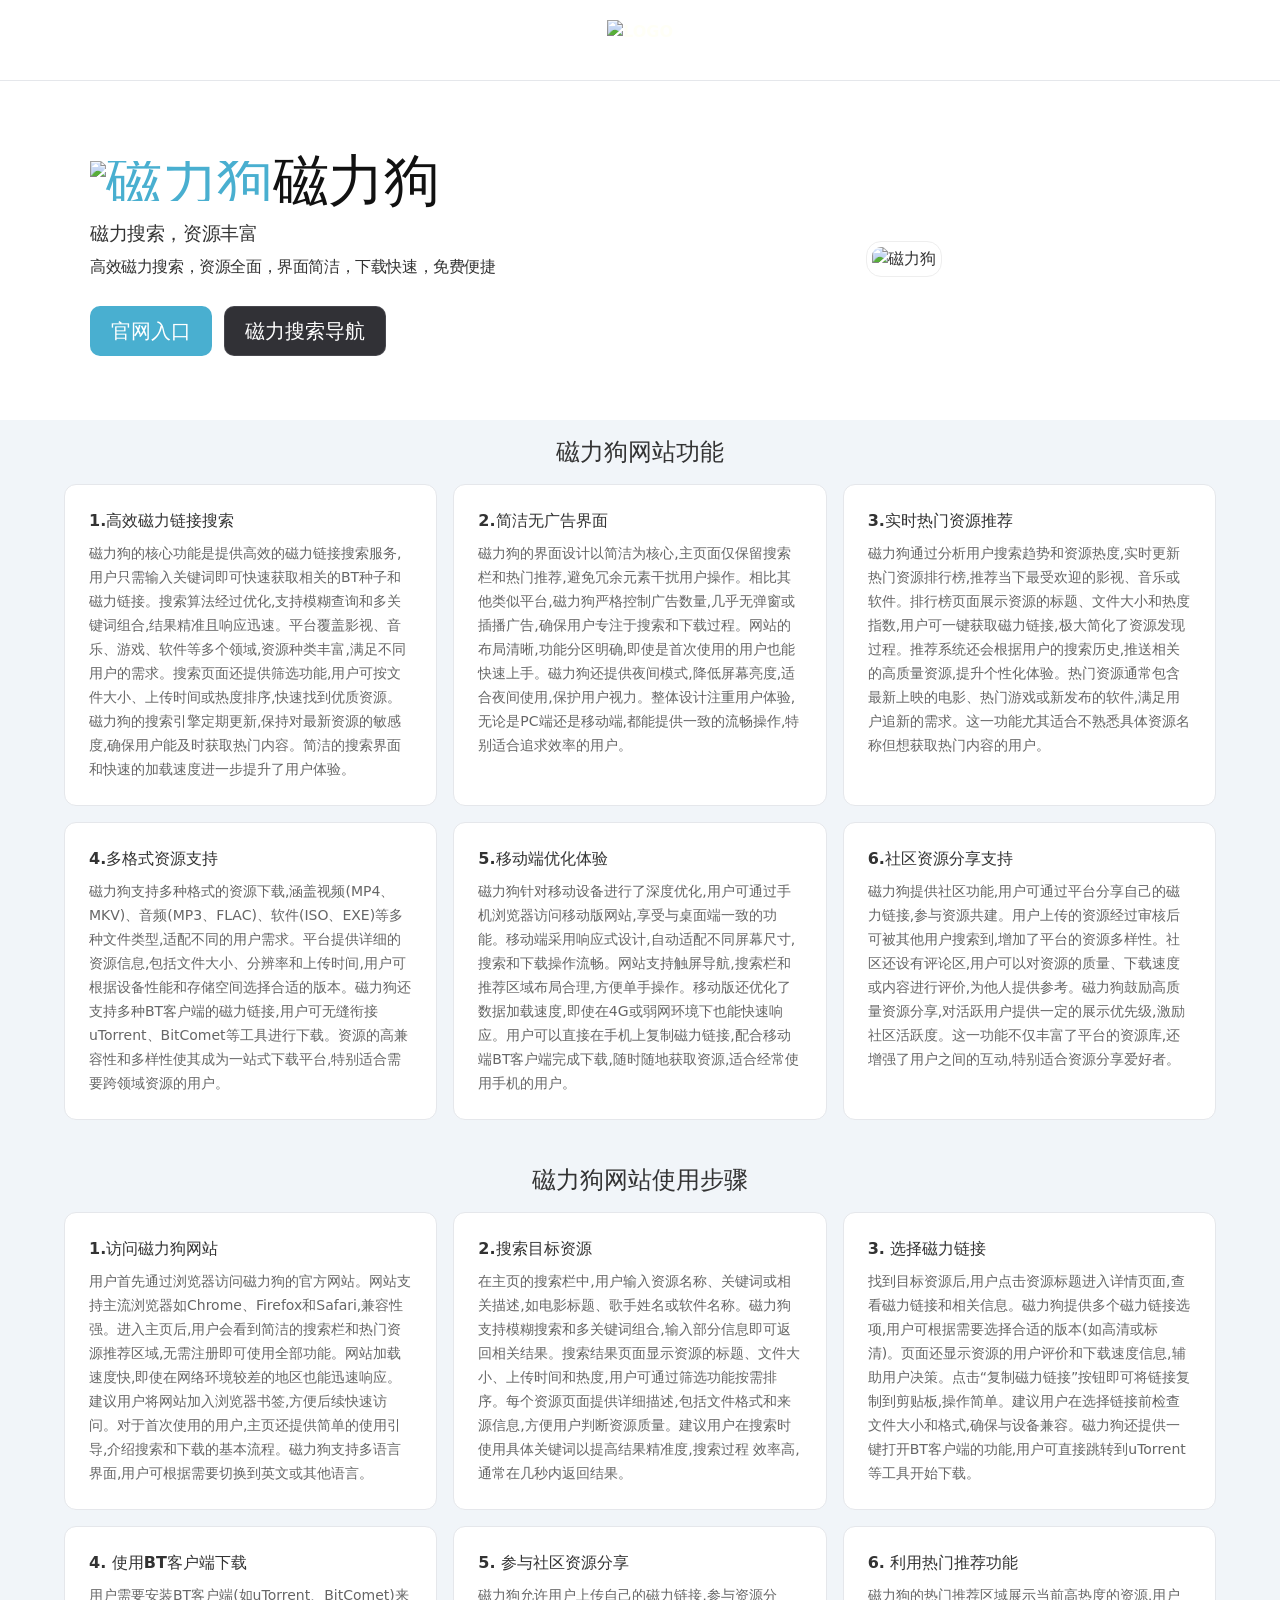
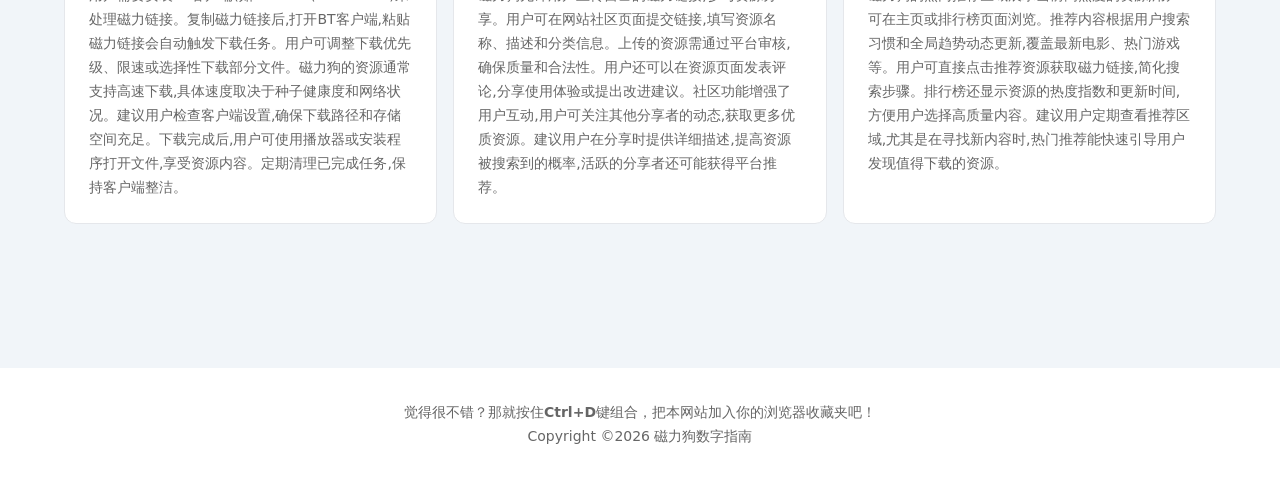
==== commit a89cab37: "首页: 删除底部推广链接，版权年份改为2026" ====
--- a/index.html
+++ b/index.html
@@ -35,10 +35,10 @@
     <p class="text" data-v-fd2650d5="" style="line-height:1.2rem;margin:10px 0;" data-page-node-id="hccZte9wNTnEuREJXB0YJC"><span style="font-size:1.2rem;font-weight:400;" data-page-node-id="BGVeN4HCUARKKTBZbGWBF1"><strong data-page-node-id="IZYPEr7tMqWJYrZWYid691">磁力搜索，资源丰富</strong></span><br  data-page-node-id="itGlhPzJlo8lnf18mMlqYE"/><span style="font-size:1rem;font-weight:400;" data-page-node-id="fnGhx4UmyzuJ0cEYzGTDPH">高效磁力搜索，资源全面，界面简洁，下载快速，免费便捷</span></p>
 
 <div class="actions" data-v-fd2650d5="" data-page-node-id="hYIIoIyALRuH8MwANjPxUD">
-<div class="action" data-v-fd2650d5="" data-page-node-id="axgy2Bogh58WRcOBsNMHWV"><a class="VPButton medium brand" href="https://ciligou.litxdh.com" target="_blank" data-v-fd2650d5="" data-v-567ba664="" data-page-node-id="LbUtYdNVU6deF2rJpe229P">
+<div class="action" data-v-fd2650d5="" data-page-node-id="axgy2Bogh58WRcOBsNMHWV"><a class="VPButton medium brand" href="./entry.html" target="_blank" data-v-fd2650d5="" data-v-567ba664="" data-page-node-id="LbUtYdNVU6deF2rJpe229P">
        官网入口</a></div>
 
-<div class="action" data-v-fd2650d5="" data-page-node-id="NAZvvX9Nfq6amVLTEI8iXE"><a class="VPButton medium alt" href="https://cilisousuodaohang.litxdh.com" target="_blank"   content="nofollow no-referrer"  data-v-fd2650d5="" data-v-567ba664="" data-page-node-id="SbZcQxWB7UDsBwxWzqlVbT">磁力搜索导航</a></div>
+<div class="action" data-v-fd2650d5="" data-page-node-id="NAZvvX9Nfq6amVLTEI8iXE"><a class="VPButton medium alt" href="./nav.html" target="_blank"   content="nofollow no-referrer"  data-v-fd2650d5="" data-v-567ba664="" data-page-node-id="SbZcQxWB7UDsBwxWzqlVbT">磁力搜索导航</a></div>
 
 </div>
     </div>
@@ -136,9 +136,7 @@
 </div></div>
     
 <footer class="VPFooter" data-v-b2cf3e0b="" data-v-f7fc41f4="" data-page-node-id="byUdhZI3HPwO2D2t0X79qp"><div class="container" data-v-f7fc41f4="" data-page-node-id="VfcbEOzRgzGiR9xpnXuEWt"><p class="copyright" data-v-f7fc41f4="" data-page-node-id="CkABMjtm5Ajorw1o42OdgD"><strong data-page-node-id="Cs8ZN1ph6Ogb6nz1qrKz0x">觉得很不错？那就按住Ctrl+D键组合，把本网站加入你的浏览器收藏夹吧！</strong></p>
-
-<a href="http://ip.harmonylink.net/share/e82025" target="_blank" content="nofollow no-referrer" style="color: red; font-weight: bold;" data-page-node-id="As9DkxN5y3XwbHCTwbPb9c">海外代理网络（锑子）·可看蓝光4K影视</a>
-<p class="copyright" data-v-f7fc41f4="" data-page-node-id="zzM0KxYLQYBGXa7dqMuHxY">Copyright ©2025 磁力狗数字指南</p>
+<p class="copyright" data-v-f7fc41f4="" data-page-node-id="zzM0KxYLQYBGXa7dqMuHxY">Copyright ©2026 磁力狗数字指南</p>
      </div></footer>
 
 </div></div>
